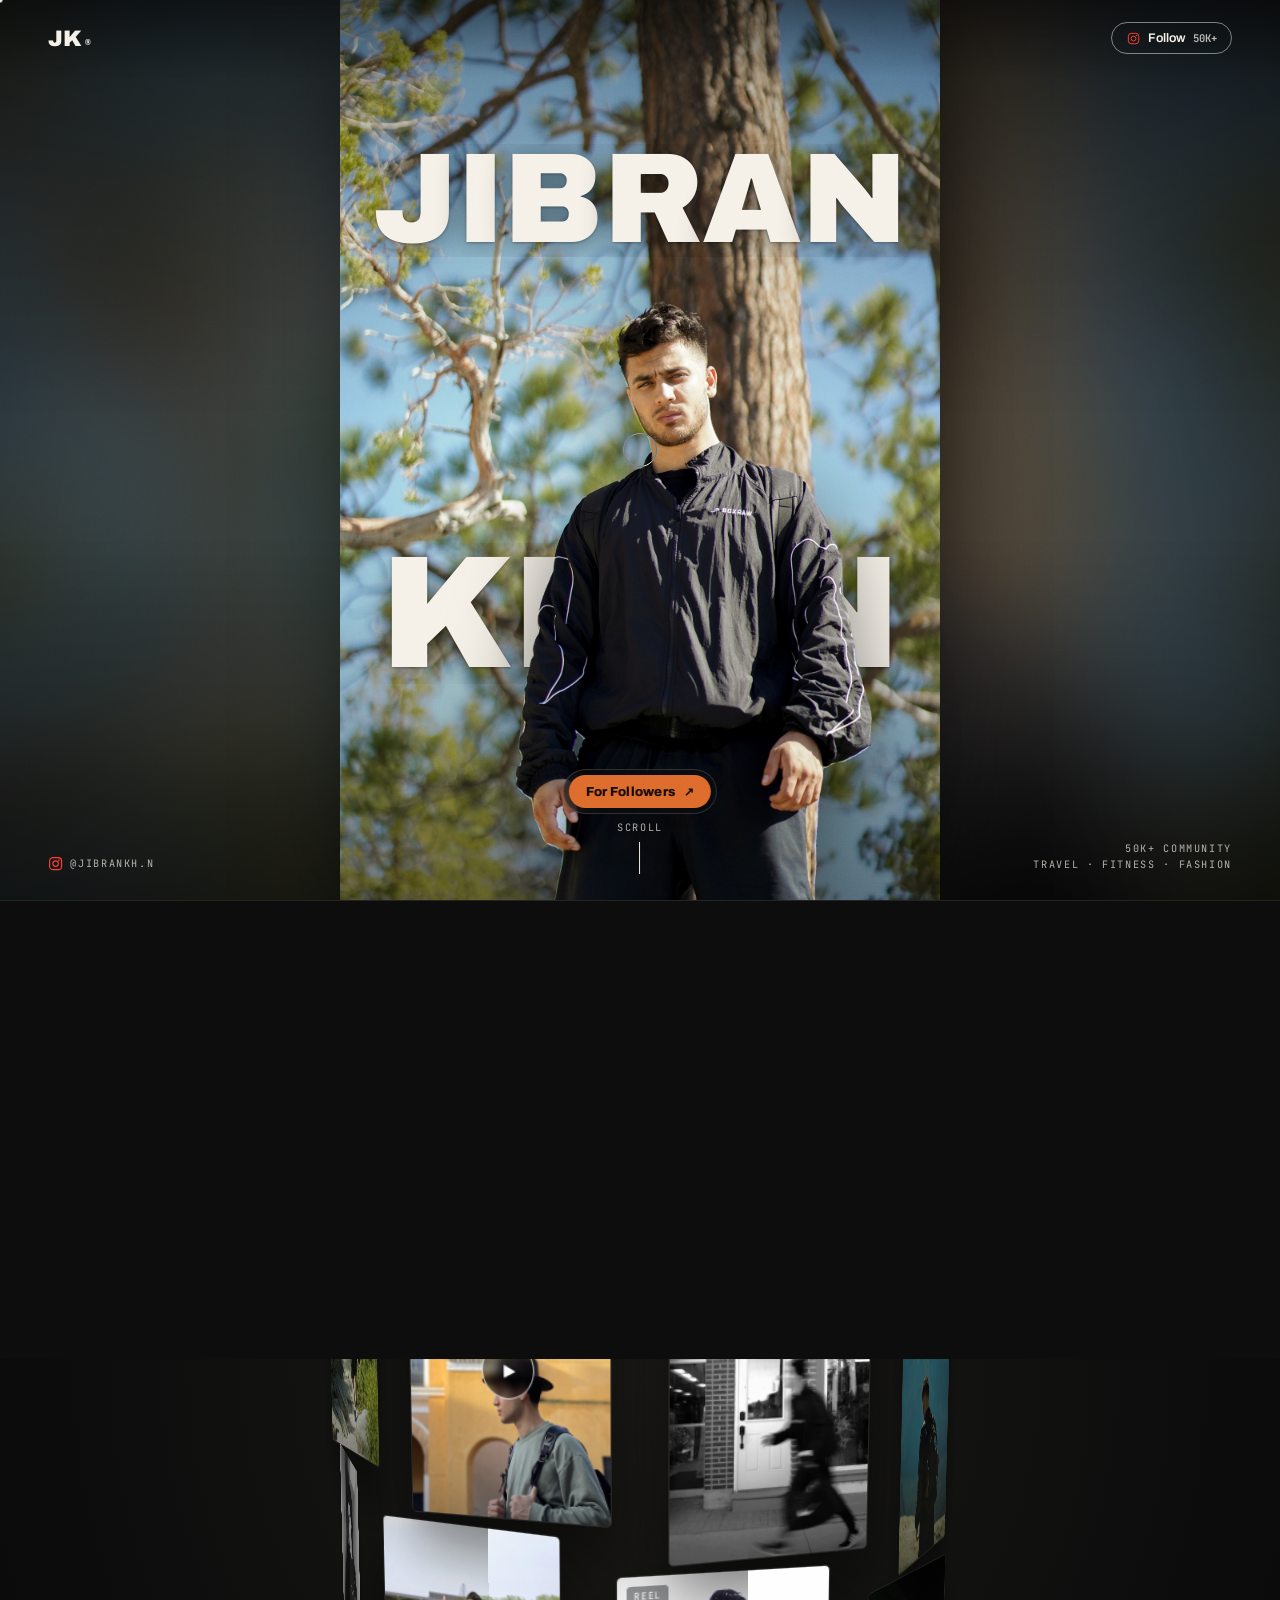
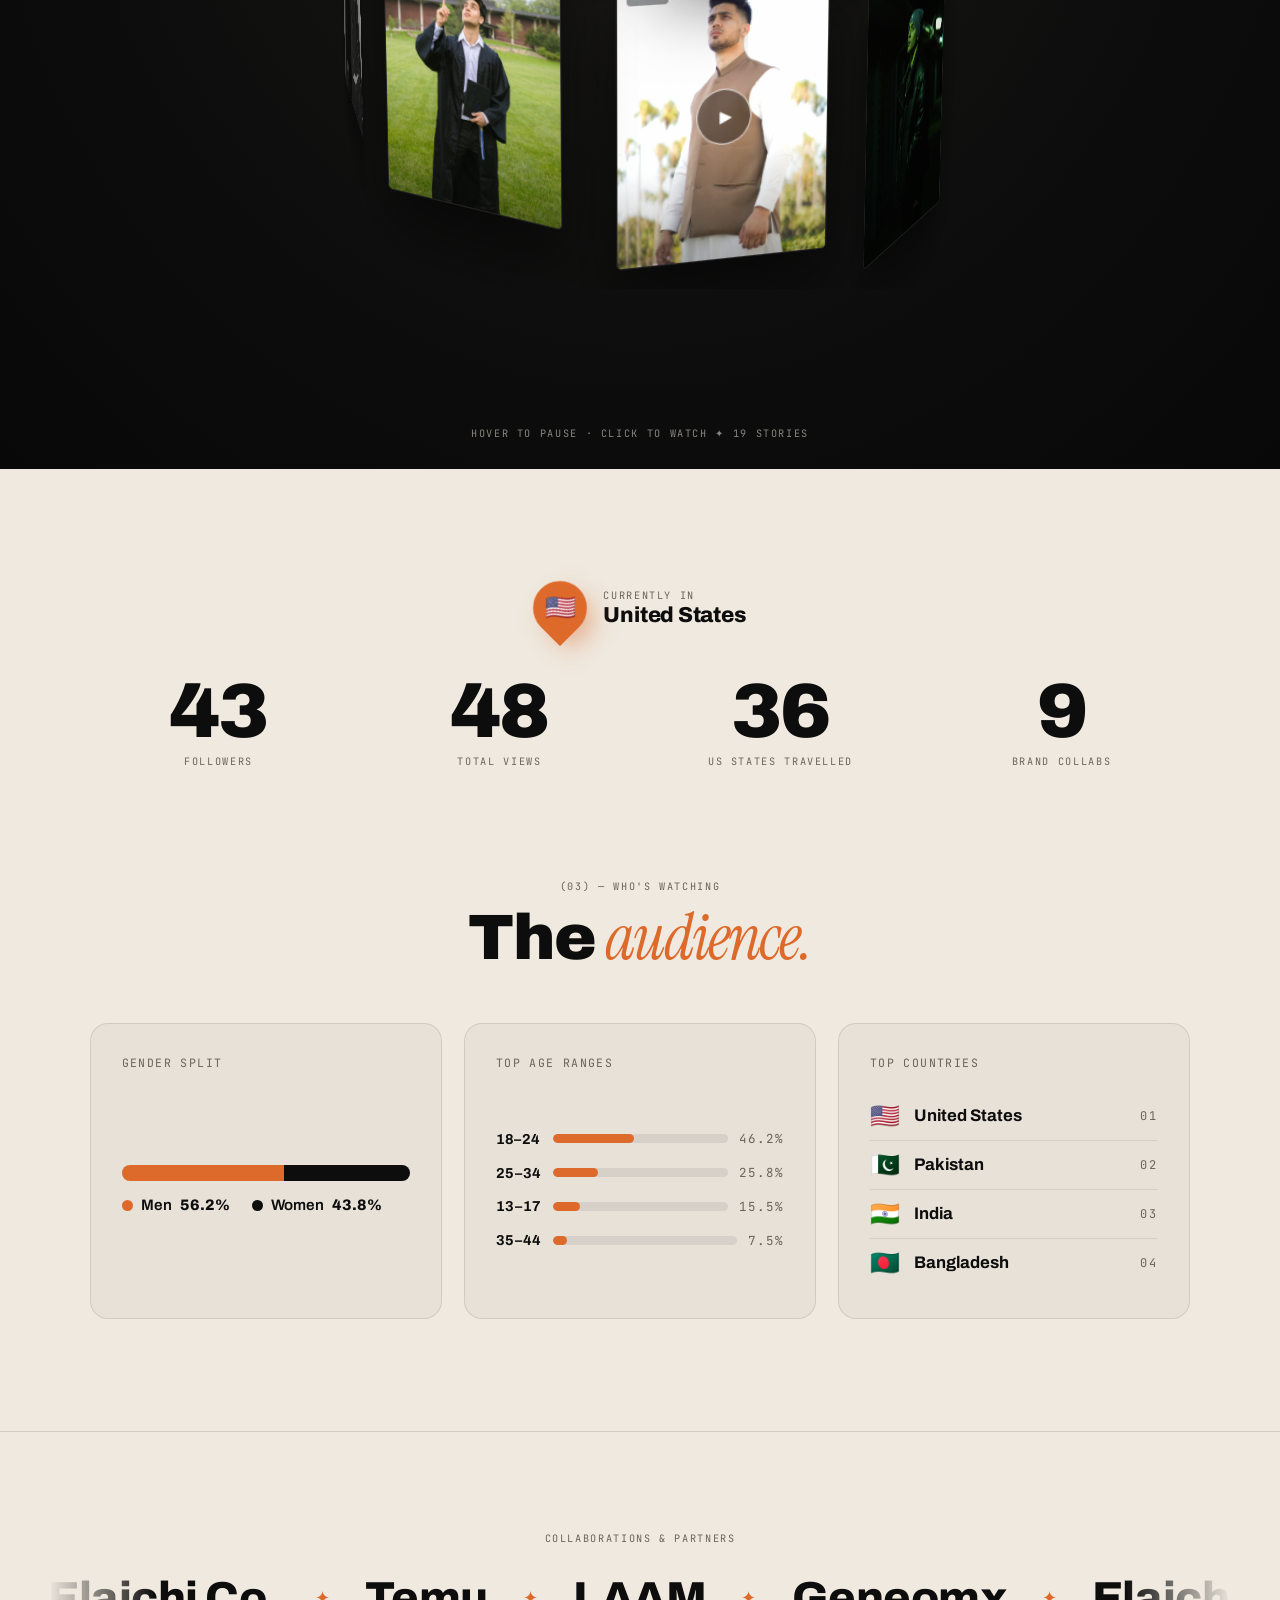
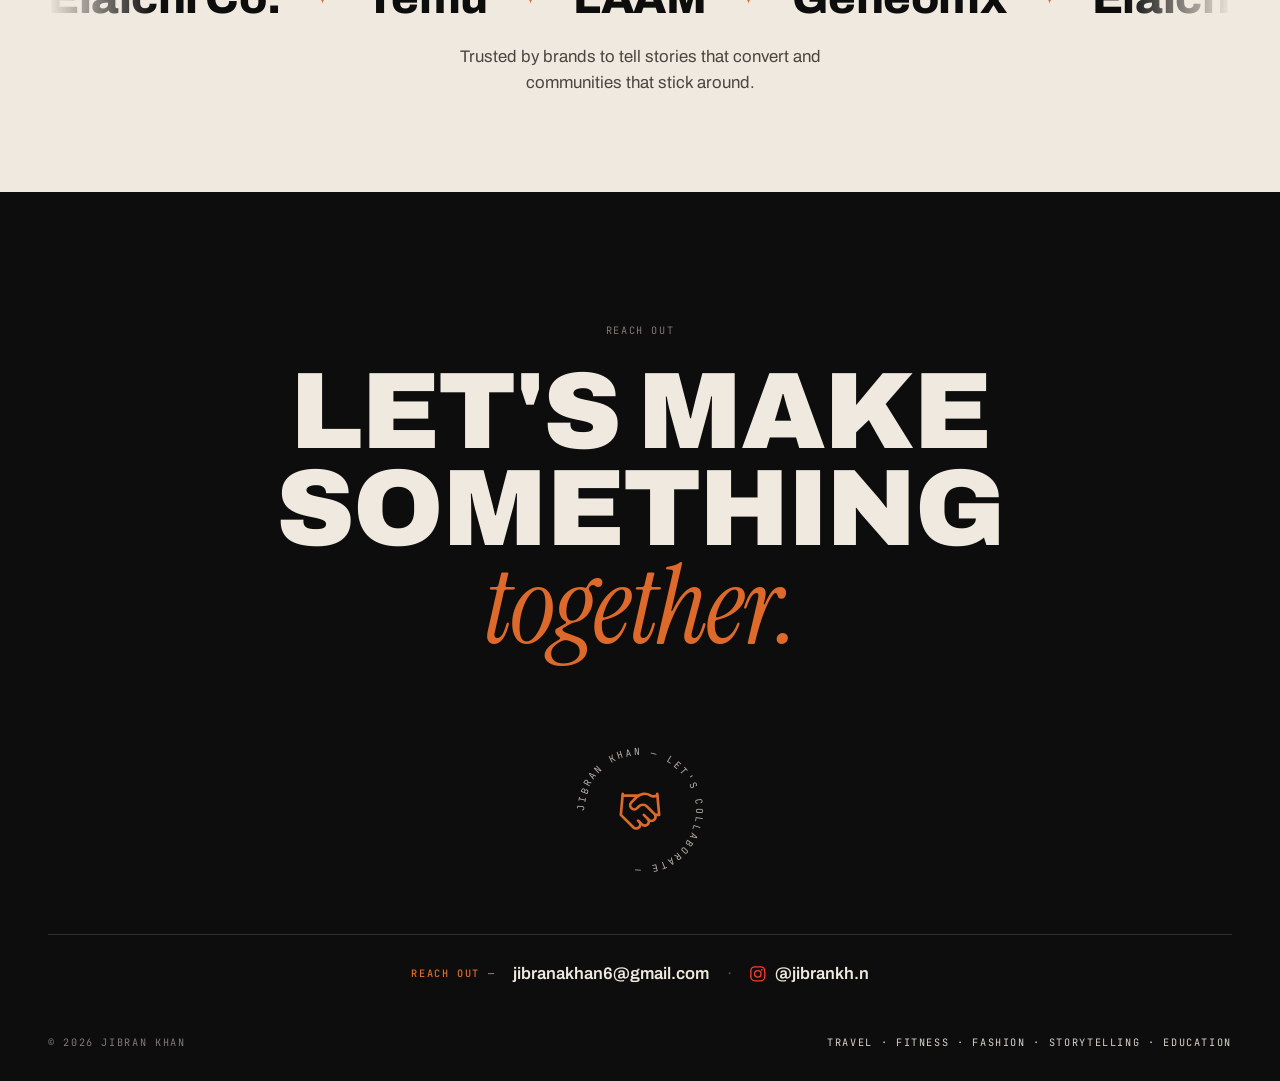
==== index.html @ bbadbfb0 "Initial commit: portfolio website" ====
<!DOCTYPE html>
<html lang="en">
<head>
  <meta charset="UTF-8" />
  <meta name="viewport" content="width=device-width, initial-scale=1.0" />
  <title>Jibran Khan</title>
  <meta name="description" content="Jibran Khan — Content creator. 50K+ community. Travel, fitness, fashion, storytelling & education." />
  <meta property="og:title" content="Jibran Khan — Content Creator" />
  <meta property="og:description" content="Content creator. 50K+ community. Travel, fitness, fashion, storytelling & education." />
  <meta property="og:image" content="images/landing-jk.JPG" />
  <meta property="og:type" content="website" />

  <link rel="preconnect" href="https://fonts.googleapis.com" />
  <link rel="preconnect" href="https://fonts.gstatic.com" crossorigin />
  <link href="https://fonts.googleapis.com/css2?family=Archivo:ital,wght@0,400;0,600;0,800;0,900;1,400&family=Instrument+Serif:ital@0;1&family=JetBrains+Mono:wght@400;500&display=swap" rel="stylesheet" />
  <link rel="stylesheet" href="css/style.css" />
  <script>document.documentElement.classList.add('js');</script>
</head>
<body>

  <!-- Cursor -->
  <div class="cursor" id="cursor"></div>
  <div class="cursor-dot" id="cursorDot"></div>

  <!-- Grain -->
  <div class="grain" aria-hidden="true"></div>

  <!-- SVG defs: Instagram glyph -->
  <svg width="0" height="0" style="position:absolute" aria-hidden="true">
    <symbol id="ig" viewBox="0 0 24 24">
      <rect x="2.5" y="2.5" width="19" height="19" rx="5.5" fill="none" stroke="currentColor" stroke-width="1.8"/>
      <circle cx="12" cy="12" r="4.4" fill="none" stroke="currentColor" stroke-width="1.8"/>
      <circle cx="17.4" cy="6.6" r="1.3" fill="currentColor"/>
    </symbol>
  </svg>

  <!-- Minimal top bar -->
  <header class="topbar">
    <span class="topbar__logo">JK<i>®</i></span>
    <a href="https://instagram.com/jibrankh.n" target="_blank" rel="noopener" class="topbar__follow magnetic" data-cursor="hover">
      <svg class="ig-icon"><use href="#ig"/></svg>
      <span>Follow</span><em>50K+</em>
    </a>
  </header>

  <!-- ===== Cover ===== -->
  <section class="cover" id="cover">

    <!-- ambient blurred backdrop -->
    <div class="cover__ambient" aria-hidden="true">
      <img src="images/bg-blur.jpg" alt="" />
    </div>

    <!-- corner metadata -->
    <div class="meta meta--tl"><span class="mono"></span><span class="mono"></span></div>
    <div class="meta meta--tr"><span class="mono"></span><span class="mono"></span></div>
    <div class="meta meta--bl">
      <a href="https://instagram.com/jibrankh.n" target="_blank" rel="noopener" class="meta__ig" data-cursor="hover">
        <svg class="ig-icon"><use href="#ig"/></svg><span class="mono">@JIBRANKH.N</span>
      </a>
    </div>
    <div class="meta meta--br"><span class="mono">50K+ COMMUNITY</span><span class="mono">TRAVEL · FITNESS · FASHION</span></div>

    <!-- stage: photo (back) → name (mid) → cutout (front) -->
    <div class="cover__stage" id="stage">
      <img class="cover__photo" src="images/bg.jpg" alt="Jibran Khan" />
      <h1 class="cover__name" aria-label="Jibran Khan" id="name">
        <span class="cover__name-top"><span class="cover__word">Jibran</span></span>
        <span class="cover__name-bottom"><span class="cover__word">Khan</span></span>
      </h1>
      <img class="cover__cutout" src="images/jk-cutout-web.png" alt="" id="cutout" />
    </div>

    <a href="hub.html" class="hubpill" data-cursor="hover" aria-label="For Followers">
      <span class="hubpill__seg hubpill__seg--cta">For Followers<i aria-hidden="true">↗</i></span>
    </a>

    <a href="#pillars" class="cover__scroll" data-cursor="hover">
      <span class="mono">SCROLL</span><i></i>
    </a>
  </section>

  <!-- ===== Content marquee ===== -->
  <section class="ticker" id="pillars" aria-hidden="true">
    <div class="ticker__track" id="ticker">
      <span>Travel <b>✦</b> Fitness <b>✦</b> Fashion <b>✦</b> Storytelling <b>✦</b> Education <b>✦</b> </span>
      <span>Travel <b>✦</b> Fitness <b>✦</b> Fashion <b>✦</b> Storytelling <b>✦</b> Education <b>✦</b> </span>
    </div>
  </section>

  <!-- ===== 3D Tornado card stream ===== -->
  <section class="stream" id="work">
    <div class="stream__pin">
      <div class="stream__head">
        <span class="mono">(02) — SELECTED CONTENT</span>
        <h2 class="stream__title">The <em>feed.</em></h2>
      </div>
      <div class="stream__scene">
        <div class="stream__helix" id="helix">
          <a class="stream__card stream__card--reel" style="--i:0" href="https://www.instagram.com/reel/DS6kgTejj9p/" target="_blank" rel="noopener" data-cursor="hover"><img src="images/g01.jpg" alt="" loading="lazy" /><span class="stream__play" aria-hidden="true">▶</span></a>
          <a class="stream__card" style="--i:1" href="https://www.instagram.com/jibrankh.n" target="_blank" rel="noopener" data-cursor="hover"><img src="images/g02.jpg" alt="" loading="lazy" /></a>
          <a class="stream__card" style="--i:2" href="https://www.instagram.com/jibrankh.n" target="_blank" rel="noopener" data-cursor="hover"><img src="images/g03.jpg" alt="" loading="lazy" /></a>
          <a class="stream__card stream__card--reel" style="--i:3" href="https://www.instagram.com/reel/DSk-AlSETwY/" target="_blank" rel="noopener" data-cursor="hover"><img src="images/g04.jpg" alt="" loading="lazy" /><span class="stream__play" aria-hidden="true">▶</span></a>
          <a class="stream__card" style="--i:4" href="https://www.instagram.com/jibrankh.n" target="_blank" rel="noopener" data-cursor="hover"><img src="images/g05.jpg" alt="" loading="lazy" /></a>
          <a class="stream__card" style="--i:5" href="https://www.instagram.com/jibrankh.n" target="_blank" rel="noopener" data-cursor="hover"><img src="images/g06.jpg" alt="" loading="lazy" /></a>
          <a class="stream__card stream__card--reel" style="--i:6" href="https://www.instagram.com/reel/DQ9bbBnkYBK/" target="_blank" rel="noopener" data-cursor="hover"><img src="images/g07.jpg" alt="" loading="lazy" /><span class="stream__play" aria-hidden="true">▶</span></a>
          <a class="stream__card" style="--i:7" href="https://www.instagram.com/jibrankh.n" target="_blank" rel="noopener" data-cursor="hover"><img src="images/g08.jpg" alt="" loading="lazy" /></a>
          <a class="stream__card" style="--i:8" href="https://www.instagram.com/jibrankh.n" target="_blank" rel="noopener" data-cursor="hover"><img src="images/g09.jpg" alt="" loading="lazy" /></a>
          <a class="stream__card stream__card--reel" style="--i:9" href="https://www.instagram.com/reel/DXOM32TDhwf/" target="_blank" rel="noopener" data-cursor="hover"><img src="images/g10.jpg" alt="" loading="lazy" /><span class="stream__play" aria-hidden="true">▶</span></a>
          <a class="stream__card" style="--i:10" href="https://www.instagram.com/jibrankh.n" target="_blank" rel="noopener" data-cursor="hover"><img src="images/g11.jpg" alt="" loading="lazy" /></a>
          <a class="stream__card" style="--i:11" href="https://www.instagram.com/jibrankh.n" target="_blank" rel="noopener" data-cursor="hover"><img src="images/g12.jpg" alt="" loading="lazy" /></a>
          <a class="stream__card stream__card--reel" style="--i:12" href="https://www.instagram.com/reel/DY3tC0yu3Ef/" target="_blank" rel="noopener" data-cursor="hover"><img src="images/g13.jpg" alt="" loading="lazy" /><span class="stream__play" aria-hidden="true">▶</span></a>
          <a class="stream__card" style="--i:13" href="https://www.instagram.com/jibrankh.n" target="_blank" rel="noopener" data-cursor="hover"><img src="images/g14.jpg" alt="" loading="lazy" /></a>
          <a class="stream__card" style="--i:14" href="https://www.instagram.com/jibrankh.n" target="_blank" rel="noopener" data-cursor="hover"><img src="images/g15.jpg" alt="" loading="lazy" /></a>
          <a class="stream__card stream__card--reel" style="--i:15" href="https://www.instagram.com/reel/DStw1T0Do7j/" target="_blank" rel="noopener" data-cursor="hover"><img src="images/g16.jpg" alt="" loading="lazy" /><span class="stream__play" aria-hidden="true">▶</span></a>
          <a class="stream__card" style="--i:16" href="https://www.instagram.com/jibrankh.n" target="_blank" rel="noopener" data-cursor="hover"><img src="images/g17.jpg" alt="" loading="lazy" /></a>
          <a class="stream__card" style="--i:17" href="https://www.instagram.com/jibrankh.n" target="_blank" rel="noopener" data-cursor="hover"><img src="images/g18.jpg" alt="" loading="lazy" /></a>
          <a class="stream__card" style="--i:18" href="https://www.instagram.com/jibrankh.n" target="_blank" rel="noopener" data-cursor="hover"><img src="images/g19.jpg" alt="" loading="lazy" /></a>
        </div>
      </div>
      </div>
      <span class="stream__hint mono">SCROLL TO SPIN ✦ 10 STORIES</span>
    </div>
  </section>

  <!-- ===== Stats ===== -->
  <section class="stats" id="stats">
    <div class="stats__loc reveal">
      <div class="pin" aria-hidden="true"><span>🇺🇸</span></div>
      <div class="stats__loc-txt">
        <span class="mono">CURRENTLY IN</span>
        <strong>United States</strong>
      </div>
    </div>
    <div class="stats__grid">
      <div class="stat reveal"><div class="stat__num" data-count="50" data-suffix="K+">0</div><div class="stat__cap mono">Followers</div></div>
      <div class="stat reveal"><div class="stat__num" data-count="55" data-suffix="M+">0</div><div class="stat__cap mono">Total Views</div></div>
      <div class="stat reveal"><div class="stat__num" data-count="42" data-suffix="/50">0</div><div class="stat__cap mono">US States Travelled</div></div>
      <div class="stat reveal"><div class="stat__num" data-count="10" data-suffix="+">0</div><div class="stat__cap mono">Brand Collabs</div></div>
    </div>
  </section>

  <!-- ===== Audience / Demographics ===== -->
  <section class="demo" id="audience">
    <span class="mono demo__label">(03) — WHO'S WATCHING</span>
    <h2 class="demo__title">The <em>audience.</em></h2>

    <div class="demo__grid">

      <!-- Gender split -->
      <div class="demo__card reveal">
        <span class="mono demo__k">GENDER SPLIT</span>
        <div class="split">
          <div class="split__bar">
            <span class="split__seg split__seg--men" style="--w:56.2%"></span>
            <span class="split__seg split__seg--women" style="--w:43.8%"></span>
          </div>
          <div class="split__legend">
            <span class="split__item"><i class="dot dot--men"></i>Men <b>56.2%</b></span>
            <span class="split__item"><i class="dot dot--women"></i>Women <b>43.8%</b></span>
          </div>
        </div>
      </div>

      <!-- Top age ranges -->
      <div class="demo__card reveal">
        <span class="mono demo__k">TOP AGE RANGES</span>
        <ul class="ages">
          <li class="ages__row"><span class="ages__lab">18–24</span><span class="ages__track"><span class="ages__fill" style="--v:46.2%"></span></span><span class="ages__pct mono">46.2%</span></li>
          <li class="ages__row"><span class="ages__lab">25–34</span><span class="ages__track"><span class="ages__fill" style="--v:25.8%"></span></span><span class="ages__pct mono">25.8%</span></li>
          <li class="ages__row"><span class="ages__lab">13–17</span><span class="ages__track"><span class="ages__fill" style="--v:15.5%"></span></span><span class="ages__pct mono">15.5%</span></li>
          <li class="ages__row"><span class="ages__lab">35–44</span><span class="ages__track"><span class="ages__fill" style="--v:7.5%"></span></span><span class="ages__pct mono">7.5%</span></li>
        </ul>
      </div>

      <!-- Top countries -->
      <div class="demo__card reveal">
        <span class="mono demo__k">TOP COUNTRIES</span>
        <ol class="geo">
          <li class="geo__row"><span class="geo__flag">🇺🇸</span><span class="geo__name">United States</span><span class="geo__rank mono">01</span></li>
          <li class="geo__row"><span class="geo__flag">🇵🇰</span><span class="geo__name">Pakistan</span><span class="geo__rank mono">02</span></li>
          <li class="geo__row"><span class="geo__flag">🇮🇳</span><span class="geo__name">India</span><span class="geo__rank mono">03</span></li>
          <li class="geo__row"><span class="geo__flag">🇧🇩</span><span class="geo__name">Bangladesh</span><span class="geo__rank mono">04</span></li>
        </ol>
      </div>

    </div>
  </section>

  <!-- ===== Brands ===== -->
  <section class="brands" id="brands">
    <span class="mono brands__label">COLLABORATIONS &amp; PARTNERS</span>
    <div class="brands__marquee" aria-hidden="true">
      <div class="brands__track">
        <span class="brands__set">
          <span class="brand">Elaichi&nbsp;Co.</span><span class="brand-dot">✦</span>
          <span class="brand">Temu</span><span class="brand-dot">✦</span>
          <span class="brand">LAAM</span><span class="brand-dot">✦</span>
          <span class="brand">Geneomx</span><span class="brand-dot">✦</span>
        </span>
        <span class="brands__set">
          <span class="brand">Elaichi&nbsp;Co.</span><span class="brand-dot">✦</span>
          <span class="brand">Temu</span><span class="brand-dot">✦</span>
          <span class="brand">LAAM</span><span class="brand-dot">✦</span>
          <span class="brand">Geneomx</span><span class="brand-dot">✦</span>
        </span>
      </div>
    </div>
    <p class="brands__note reveal">Trusted by brands to tell stories that convert and communities that stick around.</p>
  </section>

  <!-- ===== Footer / CTA ===== -->
  <footer class="foot" id="contact">
    <span class="mono foot__label">REACH OUT</span>
    <a href="mailto:jibranakhan6@gmail.com" class="foot__mail" data-cursor="hover">
      <span>Let's make something</span><span><em>together.</em></span>
    </a>

    <!-- collaborate seal: JIBRAN KHAN + handshake -->
    <div class="seal" aria-hidden="true">
      <svg class="seal__ring" viewBox="0 0 140 140">
        <defs><path id="sealPath" d="M70,70 m-52,0 a52,52 0 1,1 104,0 a52,52 0 1,1 -104,0"/></defs>
        <text><textPath href="#sealPath" startOffset="0">JIBRAN KHAN — LET'S COLLABORATE — </textPath></text>
      </svg>
      <svg class="seal__hand" viewBox="0 0 24 24" fill="none" stroke="currentColor" stroke-width="1.4" stroke-linecap="round" stroke-linejoin="round">
        <path d="m11 17 2 2a1 1 0 1 0 3-3"/>
        <path d="m14 14 2.5 2.5a1 1 0 1 0 3-3l-3.88-3.88a3 3 0 0 0-4.24 0l-.88.88a1 1 0 1 1-3-3l2.81-2.81a5.79 5.79 0 0 1 7.06-.87l.47.28a2 2 0 0 0 1.42.25L21 4"/>
        <path d="m21 3 1 11h-2"/>
        <path d="M3 3 2 14l6.5 6.5a1 1 0 1 0 3-3"/>
        <path d="M3 4h8"/>
      </svg>
    </div>

    <div class="foot__row">
      <span class="mono foot__reach">Reach out —</span>
      <a href="mailto:jibranakhan6@gmail.com" class="magnetic" data-cursor="hover">jibranakhan6@gmail.com</a>
      <span class="foot__sep" aria-hidden="true">·</span>
      <a href="https://www.instagram.com/jibrankh.n" target="_blank" rel="noopener" class="foot__ig magnetic" data-cursor="hover">
        <svg class="ig-icon"><use href="#ig"/></svg><span>@jibrankh.n</span>
      </a>
    </div>
    <div class="foot__base">
      <span class="mono">© 2026 JIBRAN KHAN</span>
      <span class="mono foot__tags">TRAVEL · FITNESS · FASHION · STORYTELLING · EDUCATION</span>
    </div>
  </footer>

  <script src="js/main.js"></script>
</body>
</html>
---- css/style.css ----
/* ============================================================
   Jibran Khan — Editorial Cover (single screen)
   ============================================================ */

:root {
  --cream: #efe9df;
  --ink: #0d0d0d;
  --accent: #dd6a2b;
  --ig: #ff3b30;
  --ease: cubic-bezier(0.16, 1, 0.3, 1);
  --font-display: "Archivo", sans-serif;
  --font-serif: "Instrument Serif", serif;
  --font-mono: "JetBrains Mono", monospace;
}

*,
*::before,
*::after {
  box-sizing: border-box;
  margin: 0;
  padding: 0;
}

html {
  -webkit-font-smoothing: antialiased;
  scroll-behavior: smooth;
}

body {
  background: #0a0a0a;
  color: var(--cream);
  font-family: var(--font-display);
  overflow-x: hidden;
  cursor: none;
}
@media (hover: none) {
  body {
    cursor: auto;
  }
}

img {
  display: block;
}
a {
  color: inherit;
  text-decoration: none;
}
em {
  font-style: italic;
}

/* Instagram glyph */
.ig-icon {
  width: 1.05em;
  height: 1.05em;
  display: inline-block;
  vertical-align: -0.18em;
  color: var(--ig);
}

.mono {
  font-family: var(--font-mono);
  font-size: 0.64rem;
  letter-spacing: 0.16em;
  text-transform: uppercase;
  color: rgba(239, 233, 223, 0.72);
}

/* ================= Grain ================= */
.grain {
  position: fixed;
  inset: 0;
  z-index: 60;
  pointer-events: none;
  opacity: 0.32;
  mix-blend-mode: overlay;
  background-image: url("data:image/svg+xml,%3Csvg xmlns='http://www.w3.org/2000/svg' width='200' height='200'%3E%3Cfilter id='n'%3E%3CfeTurbulence type='fractalNoise' baseFrequency='0.9' numOctaves='3' stitchTiles='stitch'/%3E%3C/filter%3E%3Crect width='100%25' height='100%25' filter='url(%23n)' opacity='0.4'/%3E%3C/svg%3E");
}

/* ================= Cursor ================= */
.cursor,
.cursor-dot {
  position: fixed;
  top: 0;
  left: 0;
  z-index: 70;
  pointer-events: none;
  border-radius: 50%;
  mix-blend-mode: difference;
  transform: translate(-50%, -50%);
}
.cursor {
  width: 34px;
  height: 34px;
  border: 1px solid #fff;
  transition: width 0.35s var(--ease), height 0.35s var(--ease),
    background 0.35s var(--ease);
}
.cursor-dot {
  width: 5px;
  height: 5px;
  background: #fff;
}
.cursor.is-hover {
  width: 64px;
  height: 64px;
  background: #fff;
}
@media (hover: none) {
  .cursor,
  .cursor-dot {
    display: none;
  }
}

/* ================= Top bar ================= */
.topbar {
  position: fixed;
  top: 0;
  left: 0;
  width: 100%;
  z-index: 40;
  display: flex;
  align-items: center;
  justify-content: space-between;
  padding: 1.4rem clamp(1.2rem, 4vw, 3rem);
  color: #f6f1e8;
}
.topbar::before {
  content: "";
  position: absolute;
  inset: 0;
  z-index: -1;
  pointer-events: none;
  background: linear-gradient(180deg, rgba(0, 0, 0, 0.38), rgba(0, 0, 0, 0));
}
.topbar__logo {
  font-family: var(--font-display);
  font-weight: 900;
  font-size: 1.4rem;
  letter-spacing: -0.01em;
  display: flex;
  align-items: baseline;
}
.topbar__logo i {
  font-family: var(--font-mono);
  font-style: normal;
  font-size: 0.6rem;
  margin-left: 0.2rem;
}
.topbar__follow {
  display: flex;
  align-items: center;
  gap: 0.5rem;
  border: 1px solid rgba(255, 255, 255, 0.45);
  padding: 0.5rem 0.9rem;
  border-radius: 100px;
  font-size: 0.78rem;
  font-weight: 600;
}
.topbar__follow em {
  font-family: var(--font-mono);
  font-style: normal;
  font-size: 0.66rem;
  opacity: 0.75;
}

/* ================= Cover ================= */
.cover {
  position: relative;
  width: 100%;
  height: 100svh;
  overflow: hidden;
  background: #0a0a0a;
}

/* ambient blurred backdrop */
.cover__ambient {
  position: absolute;
  inset: 0;
  z-index: 0;
}
.cover__ambient img {
  width: 100%;
  height: 100%;
  object-fit: cover;
  object-position: 50% 40%;
  filter: blur(45px) brightness(0.42) saturate(1.15);
  transform: scale(1.25);
}
.cover__ambient::after {
  content: "";
  position: absolute;
  inset: 0;
  background: radial-gradient(
    ellipse at 50% 55%,
    transparent 30%,
    rgba(0, 0, 0, 0.55) 100%
  );
}

/* stage centers photo + cutout (identical aspect → perfect overlap) */
.cover__stage {
  position: absolute;
  inset: 0;
  z-index: 1;
}
/* scrim: darkens sky/ground behind the type so it stays legible */
.cover__stage::after {
  content: "";
  position: absolute;
  inset: 0;
  z-index: 1;
  pointer-events: none;
  background: linear-gradient(
    180deg,
    rgba(0, 0, 0, 0.34) 0%,
    rgba(0, 0, 0, 0.12) 24%,
    transparent 46%,
    transparent 60%,
    rgba(0, 0, 0, 0.2) 80%,
    rgba(0, 0, 0, 0.42) 100%
  );
}

.cover__photo,
.cover__cutout {
  position: absolute;
  top: 50%;
  left: 50%;
  transform: translate(-50%, -50%);
  height: 100%;
  width: auto;
  max-width: none;
  user-select: none;
  -webkit-user-drag: none;
}
.cover__photo {
  z-index: 1;
  box-shadow: 0 30px 90px -20px rgba(0, 0, 0, 0.7);
}
.cover__cutout {
  z-index: 3;
  pointer-events: none;
  filter: drop-shadow(0 24px 40px rgba(0, 0, 0, 0.5)) contrast(1.03);
}

/* --- Cover entrance: CURTAIN reveal + letter rise (JS-gated).
   Without JS the cover just shows statically. --- */
.js .cover__stage {
  opacity: 0;
}
.cover-in .cover__stage {
  opacity: 1;
}
.cover-in .cover__photo {
  animation: curPhoto 1.6s cubic-bezier(0.16, 1, 0.3, 1) both;
}
@keyframes curPhoto {
  from {
    transform: translate(-50%, -50%) scale(1.15);
  }
  to {
    transform: translate(-50%, -50%) scale(1);
  }
}

/* curtain panels split open */
.cover-curtain {
  position: fixed;
  inset: 0;
  z-index: 55;
  pointer-events: none;
  opacity: 0;
}
.cover-curtain::before,
.cover-curtain::after {
  content: "";
  position: absolute;
  left: 0;
  width: 100%;
  height: 50.5%;
  background: var(--ink);
}
.cover-curtain::before {
  top: 0;
}
.cover-curtain::after {
  bottom: 0;
}
.cover-in .cover-curtain {
  opacity: 1;
}
.cover-in .cover-curtain::before {
  animation: curUp 1.05s cubic-bezier(0.76, 0, 0.24, 1) both 0.1s;
}
.cover-in .cover-curtain::after {
  animation: curDown 1.05s cubic-bezier(0.76, 0, 0.24, 1) both 0.1s;
}
@keyframes curUp {
  to {
    transform: translateY(-101%);
  }
}
@keyframes curDown {
  to {
    transform: translateY(101%);
  }
}

/* name sits BETWEEN photo and cutout → person occludes it */
.cover__name {
  position: absolute;
  inset: 0;
  z-index: 2;
  pointer-events: none;
  text-align: center;
  font-family: var(--font-display);
  font-weight: 900;
  text-transform: uppercase;
  letter-spacing: -0.03em;
  line-height: 0.8;
  color: var(--cream);
}
.cover__name-top,
.cover__name-bottom {
  position: absolute;
  left: 50%;
  transform: translateX(-50%);
  width: 130vw;
  display: block;
}
.cover__name-top {
  top: 14%;
}
.cover__name-bottom {
  bottom: 5%;
}
.cover__word {
  display: block;
  font-size: clamp(4.5rem, 20.5vw, 21rem);
  color: #f6f1e8;
  text-shadow: 0 4px 30px rgba(0, 0, 0, 0.45), 0 1px 3px rgba(0, 0, 0, 0.3);
}
/* letters (split by JS) rise from a mask during the entrance */
.cover__word .ltr {
  display: inline-block;
  white-space: pre;
  will-change: transform;
}
.cover-in .cover__word {
  overflow: hidden;
  padding: 0.04em 0;
}
.cover-in .cover__word .ltr {
  transform: translateY(120%);
  animation: ltrRise 0.85s cubic-bezier(0.19, 1, 0.22, 1) both;
}
@keyframes ltrRise {
  to {
    transform: translateY(0);
  }
}

/* corner metadata */
.meta {
  position: absolute;
  z-index: 5;
  display: flex;
  flex-direction: column;
  gap: 0.2rem;
  animation: fadeIn 1.2s var(--ease) both;
  animation-delay: 2.1s;
}
.meta--tl {
  top: 5.2rem;
  left: clamp(1.2rem, 4vw, 3rem);
}
.meta--tr {
  top: 5.2rem;
  right: clamp(1.2rem, 4vw, 3rem);
  text-align: right;
}
.meta--bl {
  bottom: 1.8rem;
  left: clamp(1.2rem, 4vw, 3rem);
}
.meta--br {
  bottom: 1.8rem;
  right: clamp(1.2rem, 4vw, 3rem);
  text-align: right;
}
@keyframes fadeIn {
  from {
    opacity: 0;
  }
  to {
    opacity: 1;
  }
}

.meta__ig {
  display: inline-flex;
  align-items: center;
  gap: 0.45rem;
  color: rgba(239, 233, 223, 0.85);
}
.meta__ig .ig-icon {
  width: 0.95rem;
  height: 0.95rem;
}
.meta__ig:hover {
  color: #fff;
}

/* scroll cue */
.cover__scroll {
  position: absolute;
  z-index: 6;
  bottom: 1.6rem;
  left: 50%;
  transform: translateX(-50%);
  display: flex;
  flex-direction: column;
  align-items: center;
  gap: 0.5rem;
  color: var(--cream);
  animation: fadeIn 1.2s var(--ease) both;
  animation-delay: 2.3s;
}
.cover__scroll i {
  width: 1px;
  height: 32px;
  background: rgba(239, 233, 223, 0.6);
  position: relative;
  overflow: hidden;
}
.cover__scroll i::after {
  content: "";
  position: absolute;
  inset: 0;
  background: var(--cream);
  animation: scrollCue 1.8s var(--ease) infinite;
}
@keyframes scrollCue {
  0% {
    transform: translateY(-100%);
  }
  50%,
  100% {
    transform: translateY(100%);
  }
}

/* segmented pill → follower hub */
.hubpill {
  position: absolute;
  z-index: 6;
  bottom: 5.4rem;
  left: 50%;
  transform: translateX(-50%);
  display: inline-flex;
  align-items: stretch;
  padding: 5px;
  gap: 5px;
  border-radius: 999px;
  background: rgba(13, 13, 13, 0.4);
  border: 1px solid rgba(239, 233, 223, 0.16);
  backdrop-filter: blur(14px);
  -webkit-backdrop-filter: blur(14px);
  box-shadow: 0 18px 40px -16px rgba(0, 0, 0, 0.7);
  color: var(--cream);
  animation: fadeIn 1.2s var(--ease) both;
  animation-delay: 2.1s;
  white-space: nowrap;
}
.hubpill__seg {
  display: inline-flex;
  align-items: center;
  gap: 0.5rem;
  padding: 0.55rem 1.05rem;
  border-radius: 999px;
  font-size: 0.82rem;
  letter-spacing: 0.02em;
}
.hubpill__seg--label {
  color: rgba(239, 233, 223, 0.62);
  font-size: 0.68rem;
  letter-spacing: 0.14em;
}
.hubpill__seg--cta {
  background: var(--accent);
  color: #120a05;
  font-family: var(--font-display);
  font-weight: 800;
  transition: background 0.3s var(--ease), transform 0.3s var(--ease);
}
.hubpill__seg--cta i {
  font-style: normal;
  font-size: 0.95em;
  transition: transform 0.3s var(--ease);
}
.hubpill:hover .hubpill__seg--cta {
  background: #eb7d3d;
}
.hubpill:hover .hubpill__seg--cta i {
  transform: translate(2px, -2px);
}
@media (max-width: 520px) {
  .hubpill {
    bottom: 5rem;
  }
  .hubpill__seg--label {
    display: none;
  }
}

/* ================= Below-fold: light editorial ================= */
.pillars,
.gallery,
.brands {
  background: var(--cream);
  color: var(--ink);
}

/* Content pillars */
.pillars {
  padding: clamp(4rem, 10vw, 8rem) clamp(1.2rem, 4vw, 3rem)
    clamp(2rem, 5vw, 4rem);
}
.pillars__label {
  margin-bottom: 1.5rem;
}
.pillars__label .mono {
  color: #6b6459;
}
.pillars__list {
  list-style: none;
}
.pillars__list li {
  display: grid;
  grid-template-columns: auto 1fr auto;
  align-items: center;
  gap: 1.5rem;
  padding: clamp(1.1rem, 3vw, 2.2rem) 0;
  border-top: 1px solid rgba(13, 13, 13, 0.14);
  position: relative;
  transition: padding-left 0.5s var(--ease);
  overflow: hidden;
}
.pillars__list li:last-child {
  border-bottom: 1px solid rgba(13, 13, 13, 0.14);
}
.pillars__list li::before {
  content: "";
  position: absolute;
  inset: 0;
  background: var(--ink);
  transform: scaleY(0);
  transform-origin: bottom;
  transition: transform 0.5s var(--ease);
  z-index: 0;
}
.pillars__list li > * {
  position: relative;
  z-index: 1;
  transition: color 0.4s var(--ease);
}
.p-idx {
  color: #6b6459;
}
.p-name {
  font-family: var(--font-display);
  font-weight: 900;
  text-transform: uppercase;
  font-size: clamp(1.8rem, 6vw, 4.2rem);
  line-height: 1;
  letter-spacing: -0.02em;
}
.p-desc {
  text-align: right;
  color: #6b6459;
}
.pillars__list li:hover {
  padding-left: 1.4rem;
}
.pillars__list li:hover::before {
  transform: scaleY(1);
}
.pillars__list li:hover > * {
  color: var(--cream);
}
@media (max-width: 620px) {
  .pillars__list li {
    grid-template-columns: auto 1fr;
  }
  .p-desc {
    display: none;
  }
}

/* ticker */
.ticker {
  background: var(--ink);
  color: var(--cream);
  overflow: hidden;
  padding: 1rem 0;
  border-top: 1px solid rgba(239, 233, 223, 0.1);
}
.ticker__track {
  display: flex;
  width: max-content;
  will-change: transform;
}
.ticker__track span {
  font-family: var(--font-display);
  font-weight: 900;
  text-transform: uppercase;
  font-size: clamp(1.6rem, 4vw, 3rem);
  white-space: nowrap;
  padding-right: 0.5rem;
  letter-spacing: -0.01em;
}
.ticker__track b {
  color: var(--accent);
  font-weight: 400;
  padding: 0 0.4rem;
}

/* 3D tornado card stream */
.stream {
  position: relative;
  height: 120vh;
  background: radial-gradient(
    ellipse at 50% 35%,
    #1b1a17 0%,
    #0d0d0d 60%,
    #080808 100%
  );
}
.stream__pin {
  position: sticky;
  top: 0;
  height: 100vh;
  overflow: hidden;
}
.stream__head {
  position: absolute;
  top: clamp(4.5rem, 9vw, 7rem);
  left: clamp(1.2rem, 4vw, 3rem);
  z-index: 3;
  display: flex;
  flex-direction: column;
  gap: 0.8rem;
}
.stream__head .mono {
  color: rgba(239, 233, 223, 0.6);
}
.stream__title {
  font-family: var(--font-display);
  font-weight: 900;
  text-transform: uppercase;
  color: var(--cream);
  font-size: clamp(2.4rem, 7vw, 6rem);
  line-height: 0.9;
  letter-spacing: -0.02em;
}
.stream__title em {
  font-family: var(--font-serif);
  font-weight: 400;
  text-transform: none;
  color: var(--accent);
}

.stream__scene {
  position: absolute;
  inset: 0;
  perspective: 1500px;
  perspective-origin: 50% 46%;
  display: grid;
  place-items: center;
}
.stream__helix {
  position: relative;
  width: 0;
  height: 0;
  transform-style: preserve-3d;
  transform: rotateX(-7deg);
  will-change: transform;
}
.stream__card {
  position: absolute;
  width: 184px;
  height: 248px;
  margin: -124px 0 0 -92px;
  border-radius: 5px;
  overflow: hidden;
  transform-style: preserve-3d;
  backface-visibility: hidden;
  box-shadow: 0 30px 60px rgba(0, 0, 0, 0.55);
  will-change: transform, opacity;
  border: 1px solid rgba(255, 255, 255, 0.08);
}
.stream__card {
  text-decoration: none;
  cursor: none;
}
.stream__card img {
  width: 100%;
  height: 100%;
  object-fit: cover;
  pointer-events: none;
}
.stream__card::after {
  content: "";
  position: absolute;
  inset: 0;
  background: linear-gradient(
    180deg,
    rgba(0, 0, 0, 0) 55%,
    rgba(0, 0, 0, 0.35) 100%
  );
}

/* play badge on reel cards → links to Instagram */
.stream__play {
  position: absolute;
  top: 50%;
  left: 50%;
  transform: translate(-50%, -50%) scale(0.92);
  width: 52px;
  height: 52px;
  border-radius: 50%;
  display: grid;
  place-items: center;
  z-index: 2;
  background: rgba(0, 0, 0, 0.4);
  border: 1px solid rgba(255, 255, 255, 0.7);
  color: #fff;
  font-size: 0.95rem;
  padding-left: 3px;
  backdrop-filter: blur(3px);
  transition: background 0.35s var(--ease), transform 0.35s var(--ease),
    color 0.35s var(--ease), border-color 0.35s var(--ease);
}
.stream__card--reel:hover .stream__play {
  background: var(--accent);
  border-color: var(--accent);
  color: #111;
  transform: translate(-50%, -50%) scale(1.1);
}
.stream__card--reel::before {
  content: "REEL";
  position: absolute;
  top: 8px;
  left: 8px;
  z-index: 2;
  font-family: var(--font-mono);
  font-size: 0.5rem;
  letter-spacing: 0.12em;
  color: #fff;
  background: rgba(0, 0, 0, 0.45);
  padding: 0.18rem 0.35rem;
  border-radius: 3px;
}

.stream__hint {
  position: absolute;
  bottom: 1.8rem;
  left: 50%;
  transform: translateX(-50%);
  z-index: 3;
  color: rgba(239, 233, 223, 0.55);
  text-align: center;
}

@media (max-width: 640px) {
  .stream__card {
    width: 132px;
    height: 178px;
    margin: -89px 0 0 -66px;
  }
  .stream__title {
    font-size: clamp(2rem, 10vw, 3rem);
  }
}

/* stats */
.stats {
  background: var(--cream);
  color: var(--ink);
  text-align: center;
  padding: clamp(4rem, 9vw, 7rem) clamp(1.2rem, 4vw, 3rem);
}
.stats__loc {
  display: inline-flex;
  align-items: center;
  gap: 1rem;
  margin-bottom: 2.6rem;
}
.pin {
  width: 54px;
  height: 54px;
  background: var(--accent);
  flex: none;
  border-radius: 50% 50% 50% 0;
  transform: translateY(0) rotate(-45deg);
  display: grid;
  place-items: center;
  box-shadow: 0 14px 26px -6px rgba(221, 106, 43, 0.55);
  animation: pinBob 2.6s ease-in-out infinite;
}
.pin span {
  transform: rotate(45deg);
  font-size: 1.55rem;
  line-height: 1;
}
@keyframes pinBob {
  0%,
  100% {
    transform: translateY(0) rotate(-45deg);
  }
  50% {
    transform: translateY(-9px) rotate(-45deg);
  }
}
.stats__loc-txt {
  text-align: left;
  display: flex;
  flex-direction: column;
  gap: 0.1rem;
}
.stats__loc-txt .mono {
  color: #6b6459;
}
.stats__loc-txt strong {
  font-family: var(--font-display);
  font-weight: 800;
  font-size: 1.35rem;
  letter-spacing: -0.01em;
}
.stats__label {
  display: block;
  color: #6b6459 !important;
  margin-bottom: 2.2rem;
}
.stats__grid {
  display: grid;
  grid-template-columns: repeat(4, 1fr);
  gap: 1.5rem;
  max-width: 1100px;
  margin: 0 auto;
}
.stat__num {
  font-family: var(--font-display);
  font-weight: 900;
  letter-spacing: -0.02em;
  font-size: clamp(2.4rem, 6vw, 5rem);
  line-height: 0.9;
}
.stat__cap {
  color: #6b6459;
  margin-top: 0.6rem;
}
@media (max-width: 700px) {
  .stats__grid {
    grid-template-columns: 1fr 1fr;
    gap: 2.4rem 1rem;
  }
}

/* ===== Audience / Demographics ===== */
.demo {
  background: var(--cream);
  color: var(--ink);
  padding: 0 clamp(1.2rem, 4vw, 3rem) clamp(4rem, 9vw, 7rem);
  text-align: center;
}
.demo__label {
  display: block;
  color: #6b6459 !important;
  margin-bottom: 0.9rem;
}
.demo__title {
  font-family: var(--font-display);
  font-weight: 900;
  letter-spacing: -0.03em;
  font-size: clamp(2.2rem, 6vw, 4rem);
  line-height: 0.95;
  margin-bottom: clamp(2.4rem, 5vw, 3.4rem);
}
.demo__title em {
  font-family: var(--font-serif);
  font-style: italic;
  font-weight: 400;
  color: var(--accent);
}
.demo__grid {
  display: grid;
  grid-template-columns: repeat(3, 1fr);
  gap: 1.4rem;
  max-width: 1100px;
  margin: 0 auto;
  text-align: left;
}
.demo__card {
  background: rgba(13, 13, 13, 0.03);
  border: 1px solid rgba(13, 13, 13, 0.1);
  border-radius: 18px;
  padding: clamp(1.4rem, 2.4vw, 2rem);
  display: flex;
  flex-direction: column;
  gap: 1.4rem;
}
.demo__k {
  color: #6b6459;
  font-size: 0.72rem;
  letter-spacing: 0.12em;
}

/* gender split */
.split {
  display: flex;
  flex-direction: column;
  gap: 1rem;
  justify-content: center;
  flex: 1;
}
.split__bar {
  display: flex;
  height: 16px;
  border-radius: 999px;
  overflow: hidden;
  background: rgba(13, 13, 13, 0.08);
}
.split__seg {
  height: 100%;
  width: 0;
  transition: width 1.1s var(--ease);
}
.reveal.in .split__seg {
  width: var(--w);
}
.split__seg--men {
  background: var(--accent);
}
.split__seg--women {
  background: var(--ink);
}
.split__legend {
  display: flex;
  flex-wrap: wrap;
  gap: 0.4rem 1.4rem;
  font-family: var(--font-display);
  font-weight: 600;
  font-size: 0.95rem;
}
.split__item {
  display: inline-flex;
  align-items: center;
  gap: 0.5rem;
}
.split__item b {
  font-weight: 800;
}
.dot {
  width: 11px;
  height: 11px;
  border-radius: 50%;
  flex: none;
}
.dot--men {
  background: var(--accent);
}
.dot--women {
  background: var(--ink);
}

/* age ranges */
.ages {
  list-style: none;
  display: flex;
  flex-direction: column;
  gap: 1.05rem;
  flex: 1;
  justify-content: center;
}
.ages__row {
  display: grid;
  grid-template-columns: 46px 1fr auto;
  align-items: center;
  gap: 0.7rem;
}
.ages__lab {
  font-family: var(--font-display);
  font-weight: 700;
  font-size: 0.9rem;
}
.ages__track {
  height: 9px;
  border-radius: 999px;
  background: rgba(13, 13, 13, 0.08);
  overflow: hidden;
}
.ages__fill {
  display: block;
  height: 100%;
  width: 0;
  background: var(--accent);
  border-radius: 999px;
  transition: width 1.1s var(--ease);
}
.reveal.in .ages__fill {
  width: var(--v);
}
.ages__pct {
  font-size: 0.78rem;
  color: #6b6459;
}

/* top countries */
.geo {
  list-style: none;
  display: flex;
  flex-direction: column;
  flex: 1;
  justify-content: center;
}
.geo__row {
  display: flex;
  align-items: center;
  gap: 0.85rem;
  padding: 0.75rem 0;
  border-bottom: 1px solid rgba(13, 13, 13, 0.09);
}
.geo__row:last-child {
  border-bottom: 0;
}
.geo__flag {
  font-size: 1.5rem;
  line-height: 1;
}
.geo__name {
  font-family: var(--font-display);
  font-weight: 700;
  font-size: 1.05rem;
  flex: 1;
}
.geo__rank {
  font-size: 0.75rem;
  color: #6b6459;
}
@media (max-width: 860px) {
  .demo__grid {
    grid-template-columns: 1fr;
    max-width: 460px;
  }
}

/* brands */
.brands {
  padding: clamp(3.5rem, 8vw, 6rem) clamp(1.2rem, 4vw, 3rem);
  border-top: 1px solid rgba(13, 13, 13, 0.12);
  text-align: center;
}
.brands__label {
  color: #6b6459 !important;
}
.brands__marquee {
  overflow: hidden;
  width: 100%;
  margin: 1.8rem 0 1.4rem;
  -webkit-mask-image: linear-gradient(
    90deg,
    transparent,
    #000 9%,
    #000 91%,
    transparent
  );
  mask-image: linear-gradient(
    90deg,
    transparent,
    #000 9%,
    #000 91%,
    transparent
  );
}
.brands__track {
  display: inline-flex;
  white-space: nowrap;
  will-change: transform;
  animation: brandScroll 20s linear infinite;
}
.brands__set {
  display: inline-flex;
  align-items: center;
  gap: clamp(1rem, 3vw, 2.2rem);
  padding-right: clamp(1rem, 3vw, 2.2rem);
}
@keyframes brandScroll {
  to {
    transform: translateX(-50%);
  }
}
.brand {
  font-family: var(--font-display);
  font-weight: 800;
  letter-spacing: -0.01em;
  font-size: clamp(1.6rem, 3.6vw, 2.8rem);
  color: var(--ink);
  white-space: nowrap;
}
.brand-dot {
  color: var(--accent);
  font-size: clamp(0.8rem, 1.4vw, 1.1rem);
}
.brands__note {
  max-width: 40ch;
  margin: 0 auto;
  color: #4a463e;
  font-size: 1.05rem;
  line-height: 1.55;
}

/* footer */
.foot {
  background: var(--ink);
  color: var(--cream);
  text-align: center;
  padding: clamp(4rem, 10vw, 9rem) clamp(1.2rem, 4vw, 3rem) 2rem;
}
.foot__label {
  color: rgba(239, 233, 223, 0.5) !important;
}
.foot__mail {
  display: inline-block;
  margin: 1.6rem 0 3.5rem;
}
.foot__mail span {
  display: block;
  font-family: var(--font-display);
  font-weight: 900;
  text-transform: uppercase;
  font-size: clamp(2.3rem, 8.5vw, 7rem);
  line-height: 0.9;
  letter-spacing: -0.02em;
}
.foot__mail span em {
  font-family: var(--font-serif);
  font-weight: 400;
  text-transform: none;
  color: var(--accent);
}
.foot__row {
  display: flex;
  align-items: center;
  justify-content: center;
  flex-wrap: wrap;
  gap: 0.55rem 1.1rem;
  padding: 1.8rem 0;
  border-top: 1px solid rgba(239, 233, 223, 0.15);
}
.foot__reach {
  color: var(--accent) !important;
  font-weight: 500;
}
.foot__sep {
  color: rgba(239, 233, 223, 0.35);
}
.foot__row a {
  font-size: 1.05rem;
  font-weight: 600;
  color: var(--cream);
}
.foot__row a:hover {
  color: var(--accent);
}
.foot__ig {
  display: inline-flex;
  align-items: center;
  gap: 0.5rem;
}
.foot__base {
  display: flex;
  justify-content: space-between;
  flex-wrap: wrap;
  gap: 0.5rem;
  padding-top: 1.5rem;
}
.foot__base .mono {
  color: rgba(239, 233, 223, 0.5);
}
.foot__tags {
  color: rgba(239, 233, 223, 0.9) !important;
}

/* collaborate seal: rotating ring + handshake */
.seal {
  position: relative;
  width: 150px;
  height: 150px;
  margin: 1.5rem auto 3rem;
  color: var(--cream);
}
.seal__ring {
  position: absolute;
  inset: 0;
  width: 100%;
  height: 100%;
  animation: sealSpin 18s linear infinite;
}
.seal__ring text {
  font-family: var(--font-mono);
  font-size: 9px;
  letter-spacing: 2px;
  fill: rgba(239, 233, 223, 0.75);
  text-transform: uppercase;
}
.seal__hand {
  position: absolute;
  top: 50%;
  left: 50%;
  width: 46px;
  height: 46px;
  transform: translate(-50%, -50%);
  color: var(--accent);
}
@keyframes sealSpin {
  to {
    transform: rotate(360deg);
  }
}

/* reveal */
.reveal {
  opacity: 0;
  transform: translateY(38px);
  transition: opacity 1s var(--ease), transform 1s var(--ease);
}
.reveal.in {
  opacity: 1;
  transform: none;
}

@media (max-width: 620px) {
  .meta--tl,
  .meta--tr {
    top: 4.6rem;
  }
  .meta .mono {
    font-size: 0.56rem;
  }
  /* On narrow screens the subject fills the width and hides the name,
     so bring the name in front and enlarge it for a bold, readable cover. */
  .cover__name {
    z-index: auto;
  } /* let the words interleave with the photo */
  .cover__photo,
  .cover__cutout {
    left: 41%;
  } /* nudge the subject to the left */
  .cover__name-top,
  .cover__name-bottom {
    width: 100vw;
  } /* keep full word on screen */
  .cover__name-top {
    top: 12%;
    z-index: 4;
  } /* JIBRAN a little down, in front */
  .cover__name-bottom {
    bottom: 16%;
    z-index: 2;
  } /* KHAN a little up, behind the subject */
  .cover__word {
    font-size: clamp(3.2rem, 19vw, 8rem);
  }
  .cover__word .ltr,
  .cover__name-top .cover__word,
  .cover__name-bottom .cover__word {
    text-shadow: 0 2px 22px rgba(0, 0, 0, 0.6), 0 1px 4px rgba(0, 0, 0, 0.55);
  }
}
.cover__word {
  font-size: clamp(3.2rem, 19vw, 8rem);
}

/* Make KHAN larger */
.cover__name-bottom .cover__word {
  font-size: clamp(4rem, 28vw, 10rem);
}
.cover__name-bottom {
  bottom: 20%; /* Was 12% */
  z-index: 2;
}

/* JIBRAN - move down */
.cover__name-top {
  top: 16%; /* Was 12% */
  z-index: 4;
}

/* KHAN - move up */
.cover__name-bottom {
  bottom: 24%; /* Was 20% */
  z-index: 2;
}

@media (prefers-reduced-motion: reduce) {
  * {
    animation: none !important;
    transition: none !important;
  }
  .reveal {
    opacity: 1;
    transform: none;
  }
  /* keep the cover visible if entrance animations are disabled */
  .cover-curtain {
    display: none !important;
  }
  .cover-in .cover__word .ltr {
    transform: none !important;
  }
  .cover-in .cover__word {
    overflow: visible !important;
  }
}
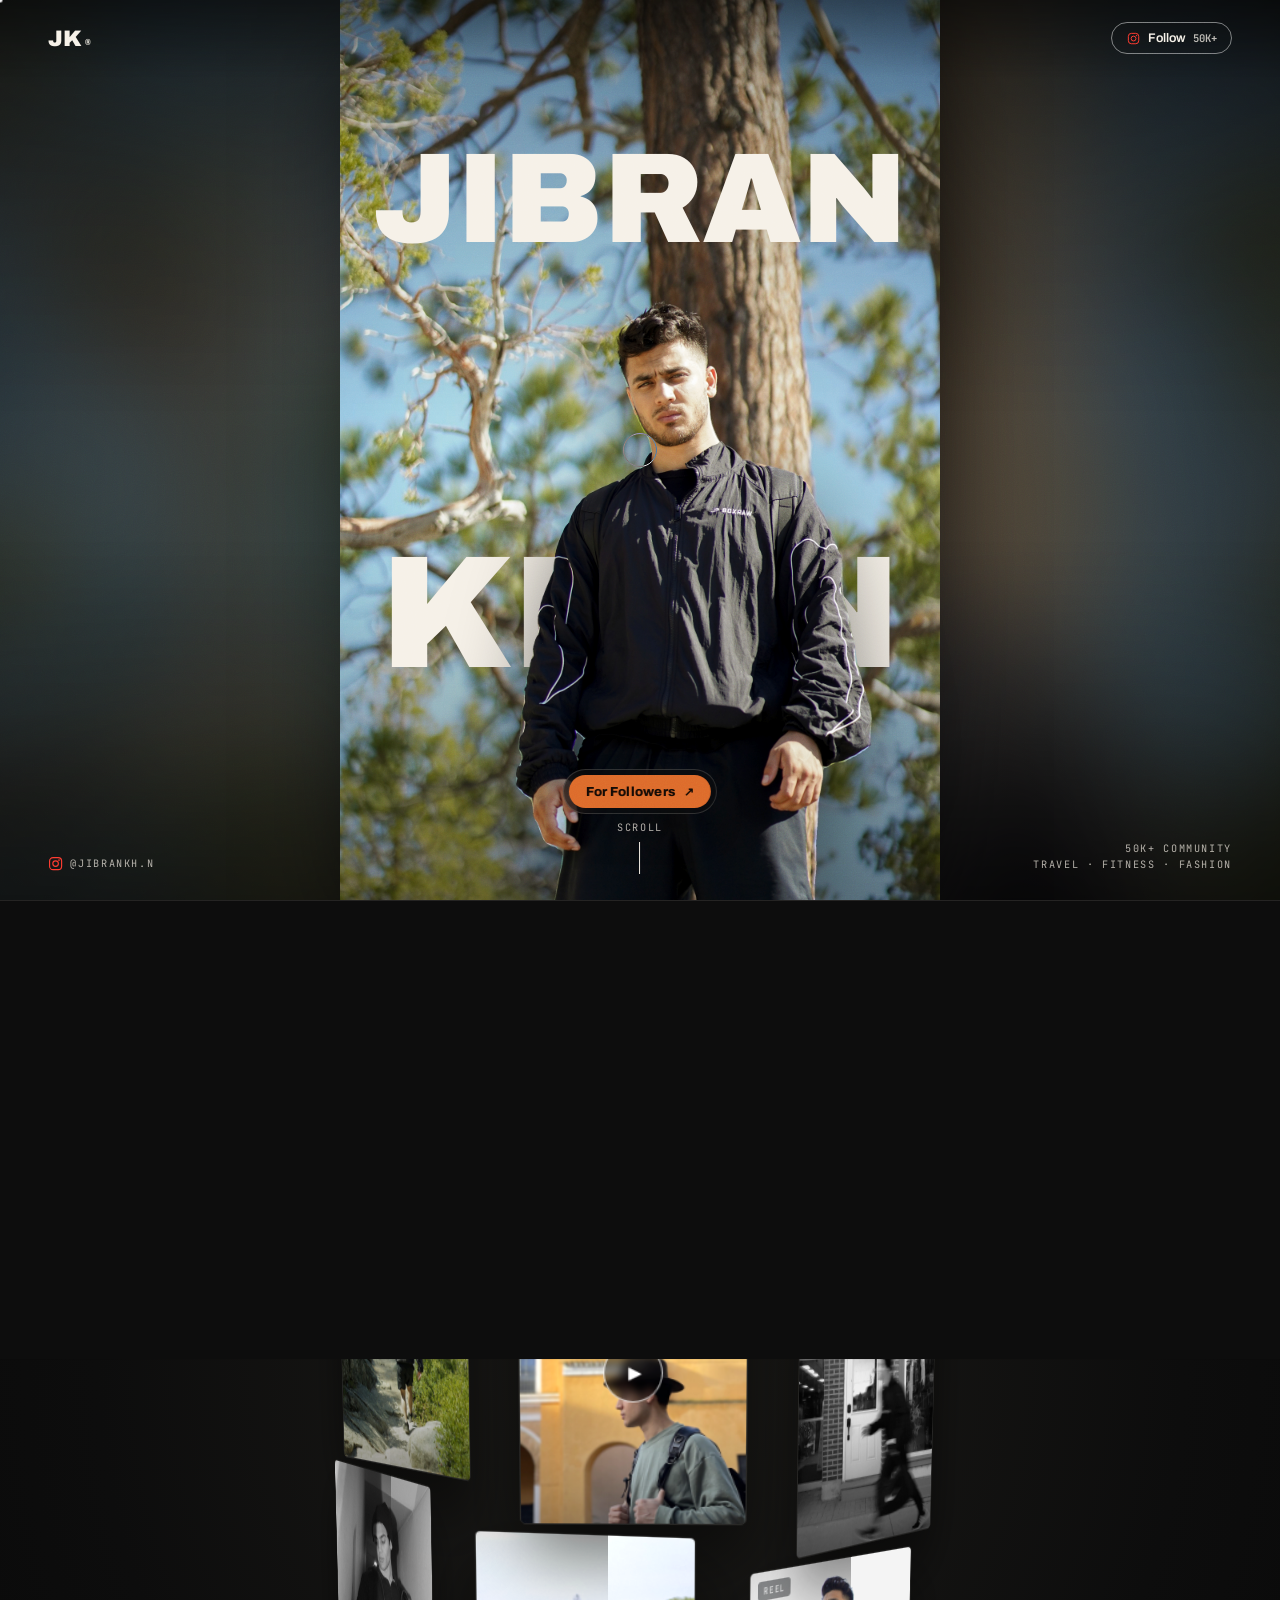
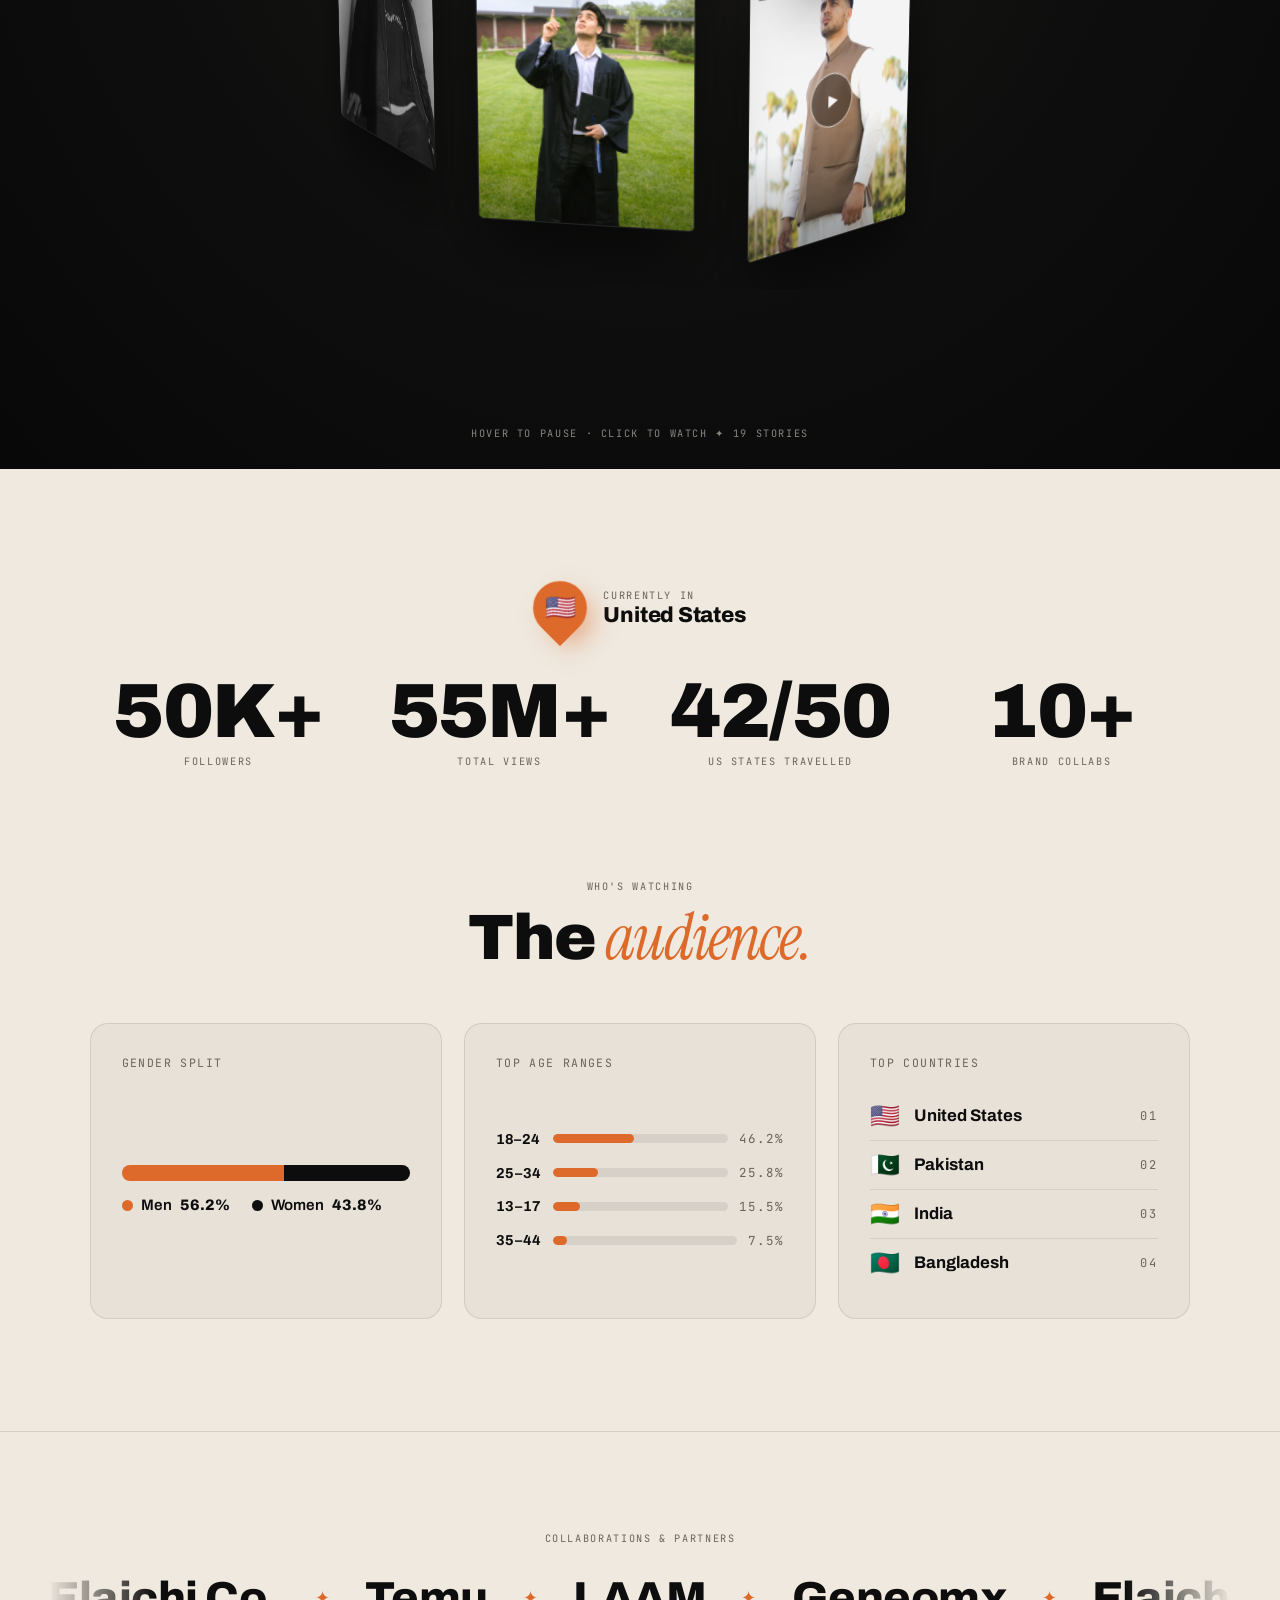
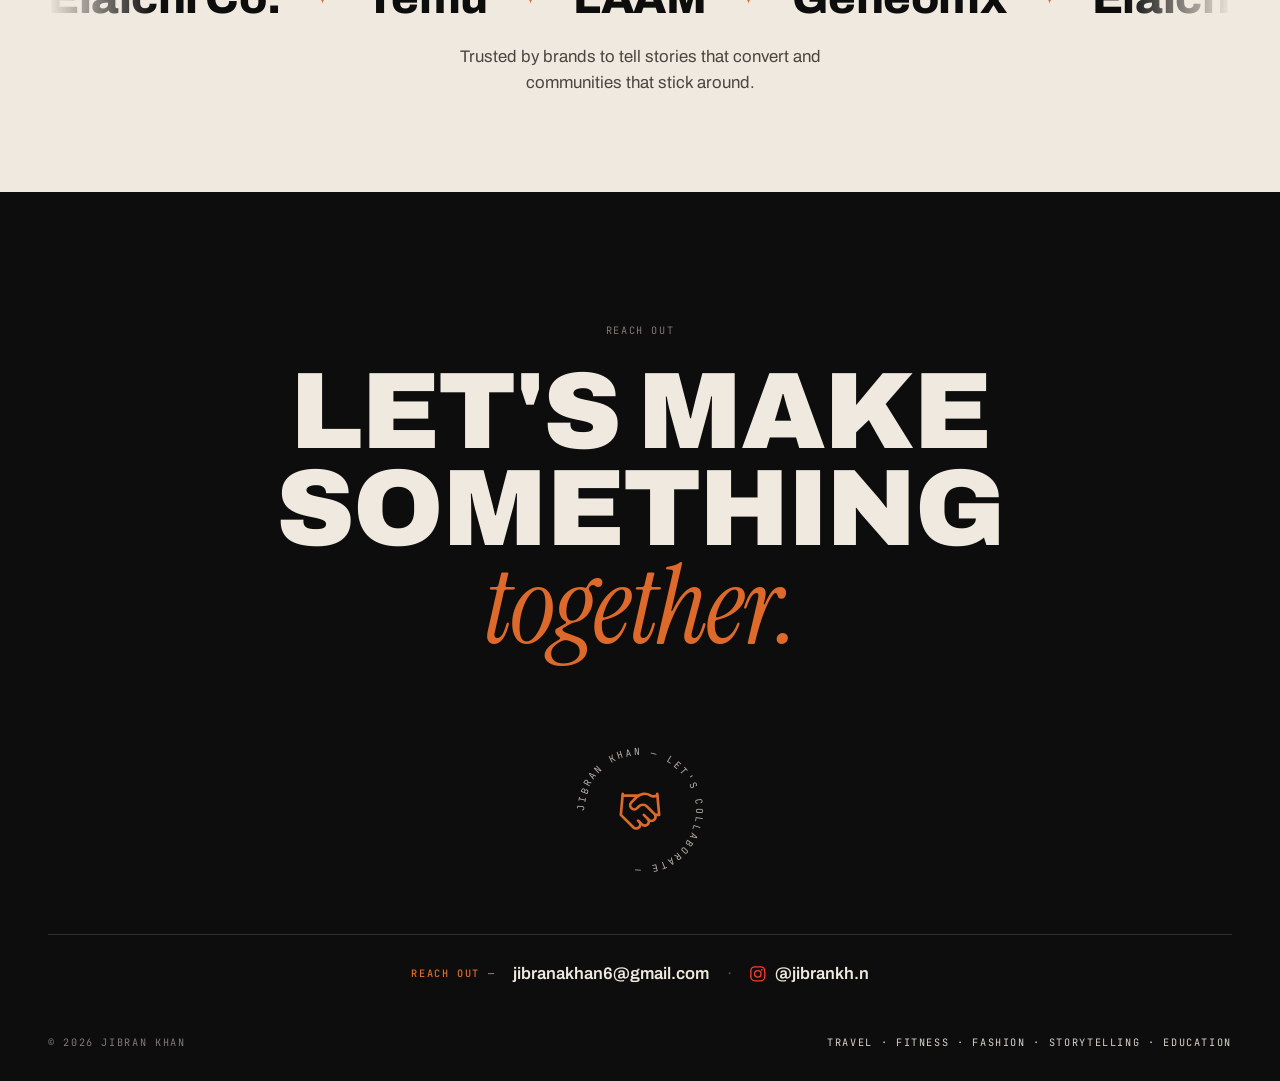
==== commit f65e0b83: "Remove (0X) section numbers from landing page labels" ====
--- a/index.html
+++ b/index.html
@@ -92,7 +92,7 @@
   <section class="stream" id="work">
     <div class="stream__pin">
       <div class="stream__head">
-        <span class="mono">(02) — SELECTED CONTENT</span>
+        <span class="mono">SELECTED CONTENT</span>
         <h2 class="stream__title">The <em>feed.</em></h2>
       </div>
       <div class="stream__scene">
@@ -142,7 +142,7 @@
 
   <!-- ===== Audience / Demographics ===== -->
   <section class="demo" id="audience">
-    <span class="mono demo__label">(03) — WHO'S WATCHING</span>
+    <span class="mono demo__label">WHO'S WATCHING</span>
     <h2 class="demo__title">The <em>audience.</em></h2>
 
     <div class="demo__grid">
--- a/css/style.css
+++ b/css/style.css
@@ -341,7 +341,6 @@
   display: block;
   font-size: clamp(4.5rem, 20.5vw, 21rem);
   color: #f6f1e8;
-  text-shadow: 0 4px 30px rgba(0, 0, 0, 0.45), 0 1px 3px rgba(0, 0, 0, 0.3);
 }
 /* letters (split by JS) rise from a mask during the entrance */
 .cover__word .ltr {
@@ -1275,11 +1274,6 @@
   .cover__word {
     font-size: clamp(3.2rem, 19vw, 8rem);
   }
-  .cover__word .ltr,
-  .cover__name-top .cover__word,
-  .cover__name-bottom .cover__word {
-    text-shadow: 0 2px 22px rgba(0, 0, 0, 0.6), 0 1px 4px rgba(0, 0, 0, 0.55);
-  }
 }
 .cover__word {
   font-size: clamp(3.2rem, 19vw, 8rem);
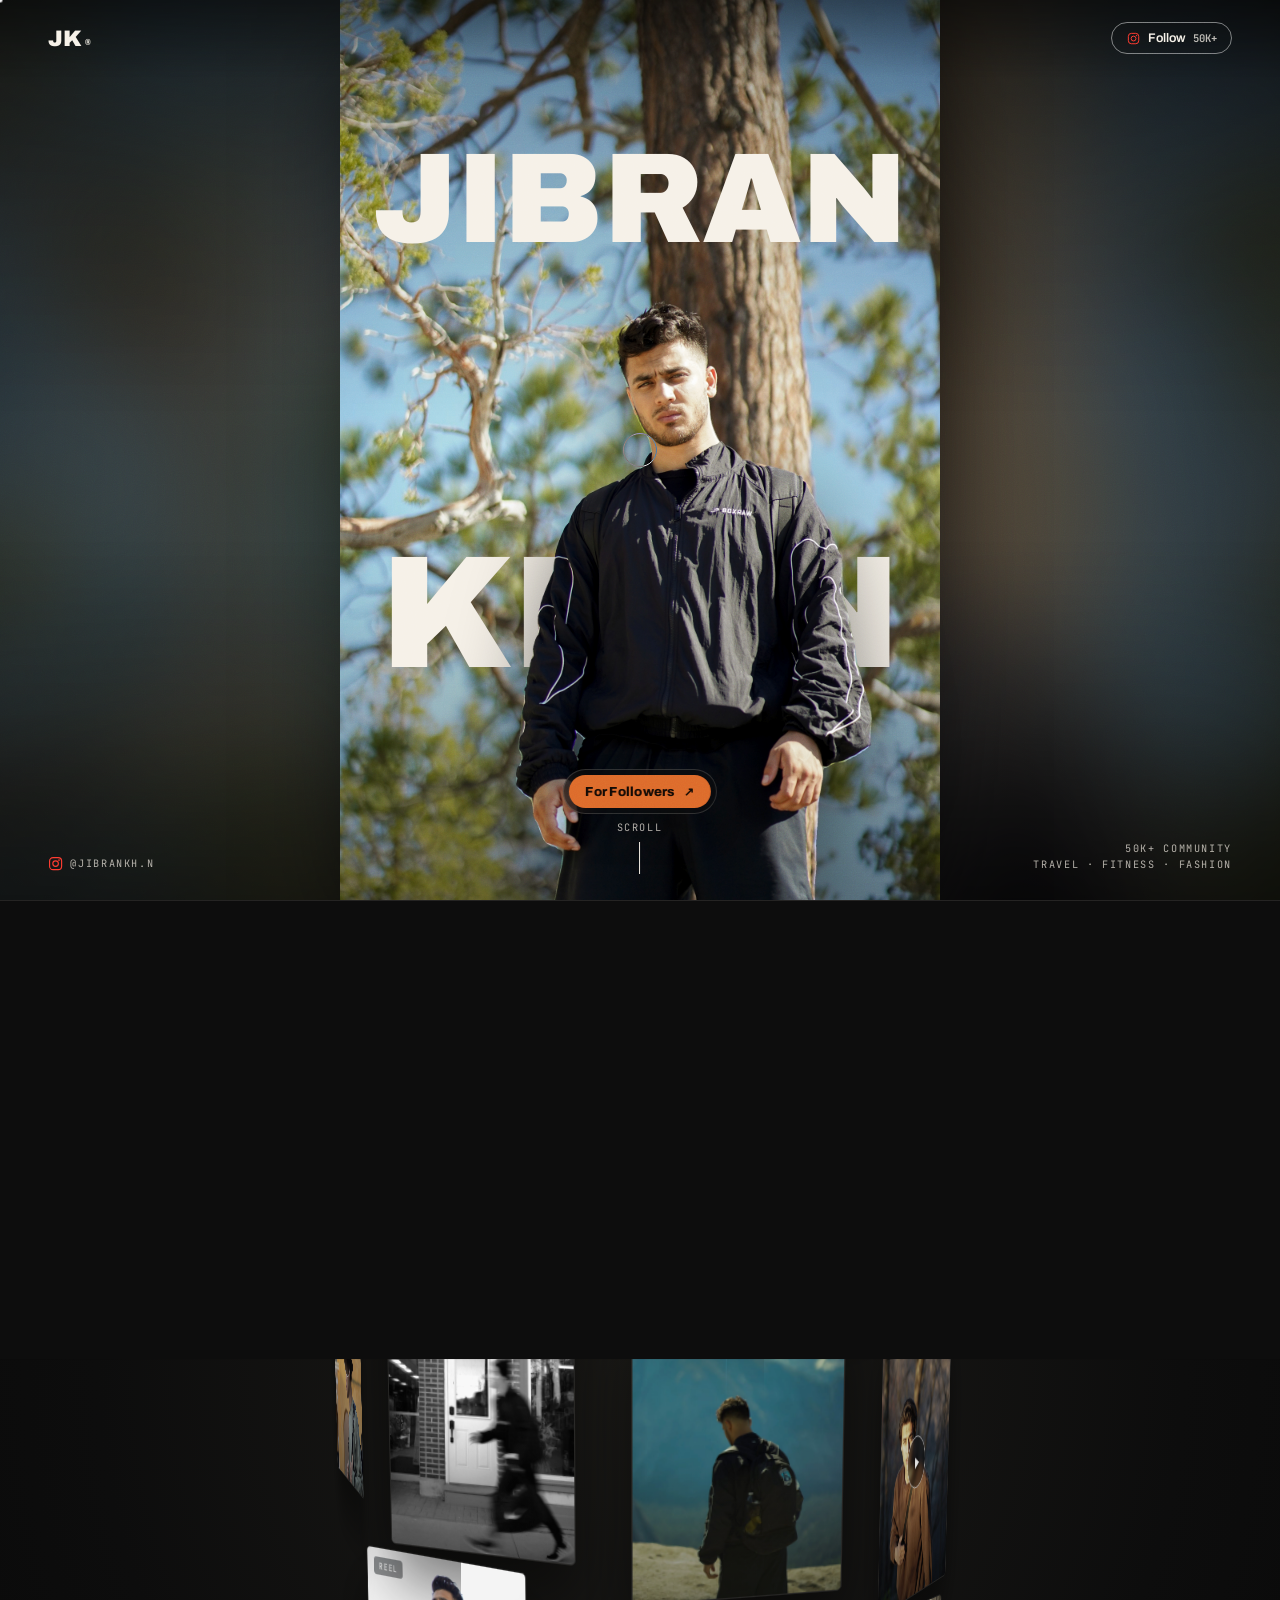
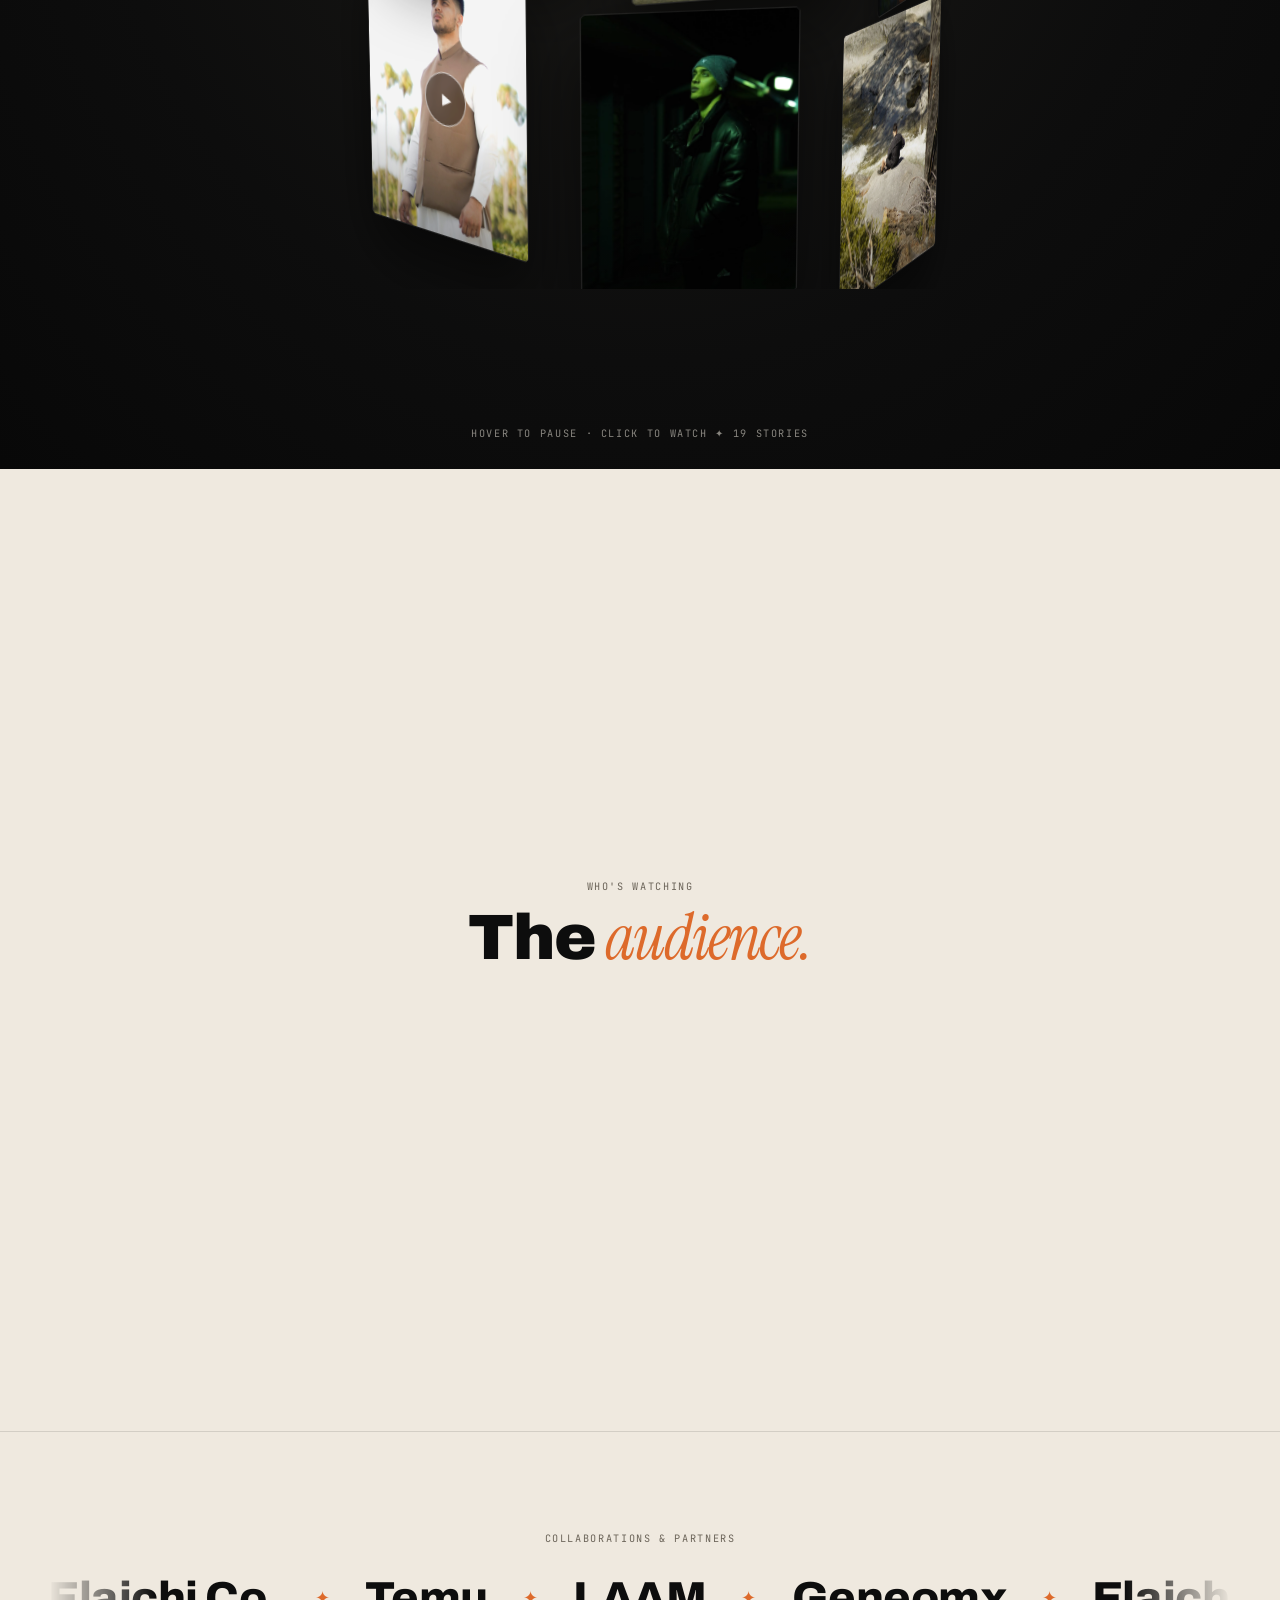
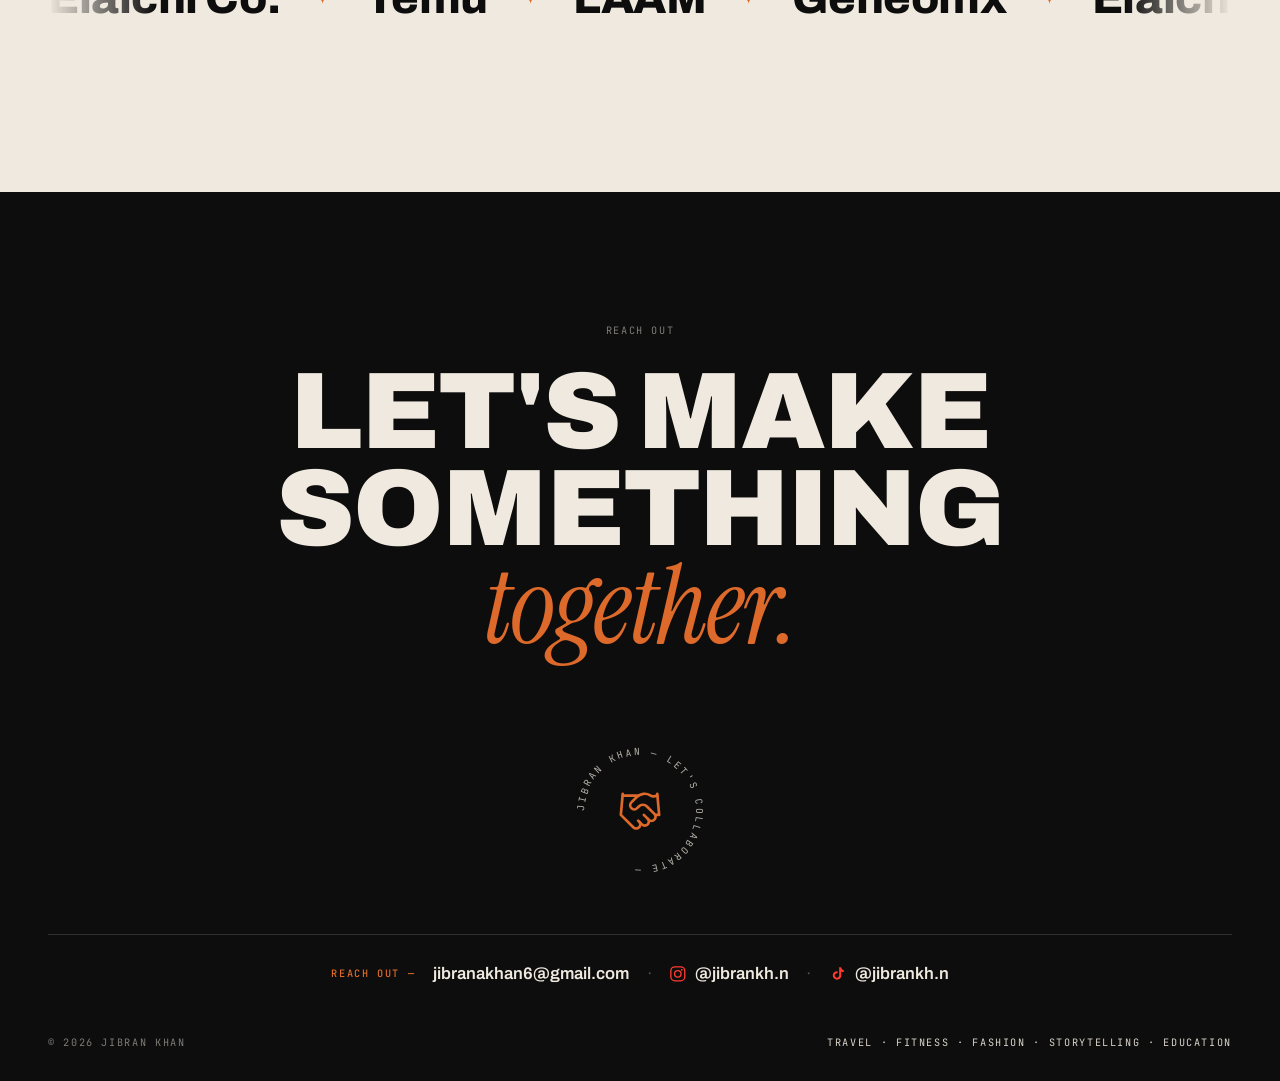
==== commit 03e50ff4: "Add TikTok links to hub and index footer" ====
--- a/index.html
+++ b/index.html
@@ -32,6 +32,7 @@
       <circle cx="12" cy="12" r="4.4" fill="none" stroke="currentColor" stroke-width="1.8"/>
       <circle cx="17.4" cy="6.6" r="1.3" fill="currentColor"/>
     </symbol>
+    <symbol id="tt" viewBox="0 0 24 24"><path d="M16.5 3c.26 2.02 1.63 3.66 3.7 3.98v2.55c-1.2.12-2.36-.19-3.42-.83v5.6c0 3.13-2.55 5.7-5.7 5.7S5.1 17.43 5.1 14.3s2.55-5.7 5.7-5.7c.3 0 .6.02.88.07v2.72c-.28-.1-.57-.15-.88-.15-1.66 0-3.02 1.36-3.02 3.03s1.36 3.02 3.02 3.02 3.05-1.32 3.05-2.98V3h2.65z" fill="currentColor"/></symbol>
   </svg>
 
   <!-- Minimal top bar -->
@@ -238,6 +239,10 @@
       <a href="https://www.instagram.com/jibrankh.n" target="_blank" rel="noopener" class="foot__ig magnetic" data-cursor="hover">
         <svg class="ig-icon"><use href="#ig"/></svg><span>@jibrankh.n</span>
       </a>
+      <span class="foot__sep" aria-hidden="true">·</span>
+      <a href="https://www.tiktok.com/@jibrankh.n" target="_blank" rel="noopener" class="foot__ig magnetic" data-cursor="hover">
+        <svg class="ig-icon"><use href="#tt"/></svg><span>@jibrankh.n</span>
+      </a>
     </div>
     <div class="foot__base">
       <span class="mono">© 2026 JIBRAN KHAN</span>
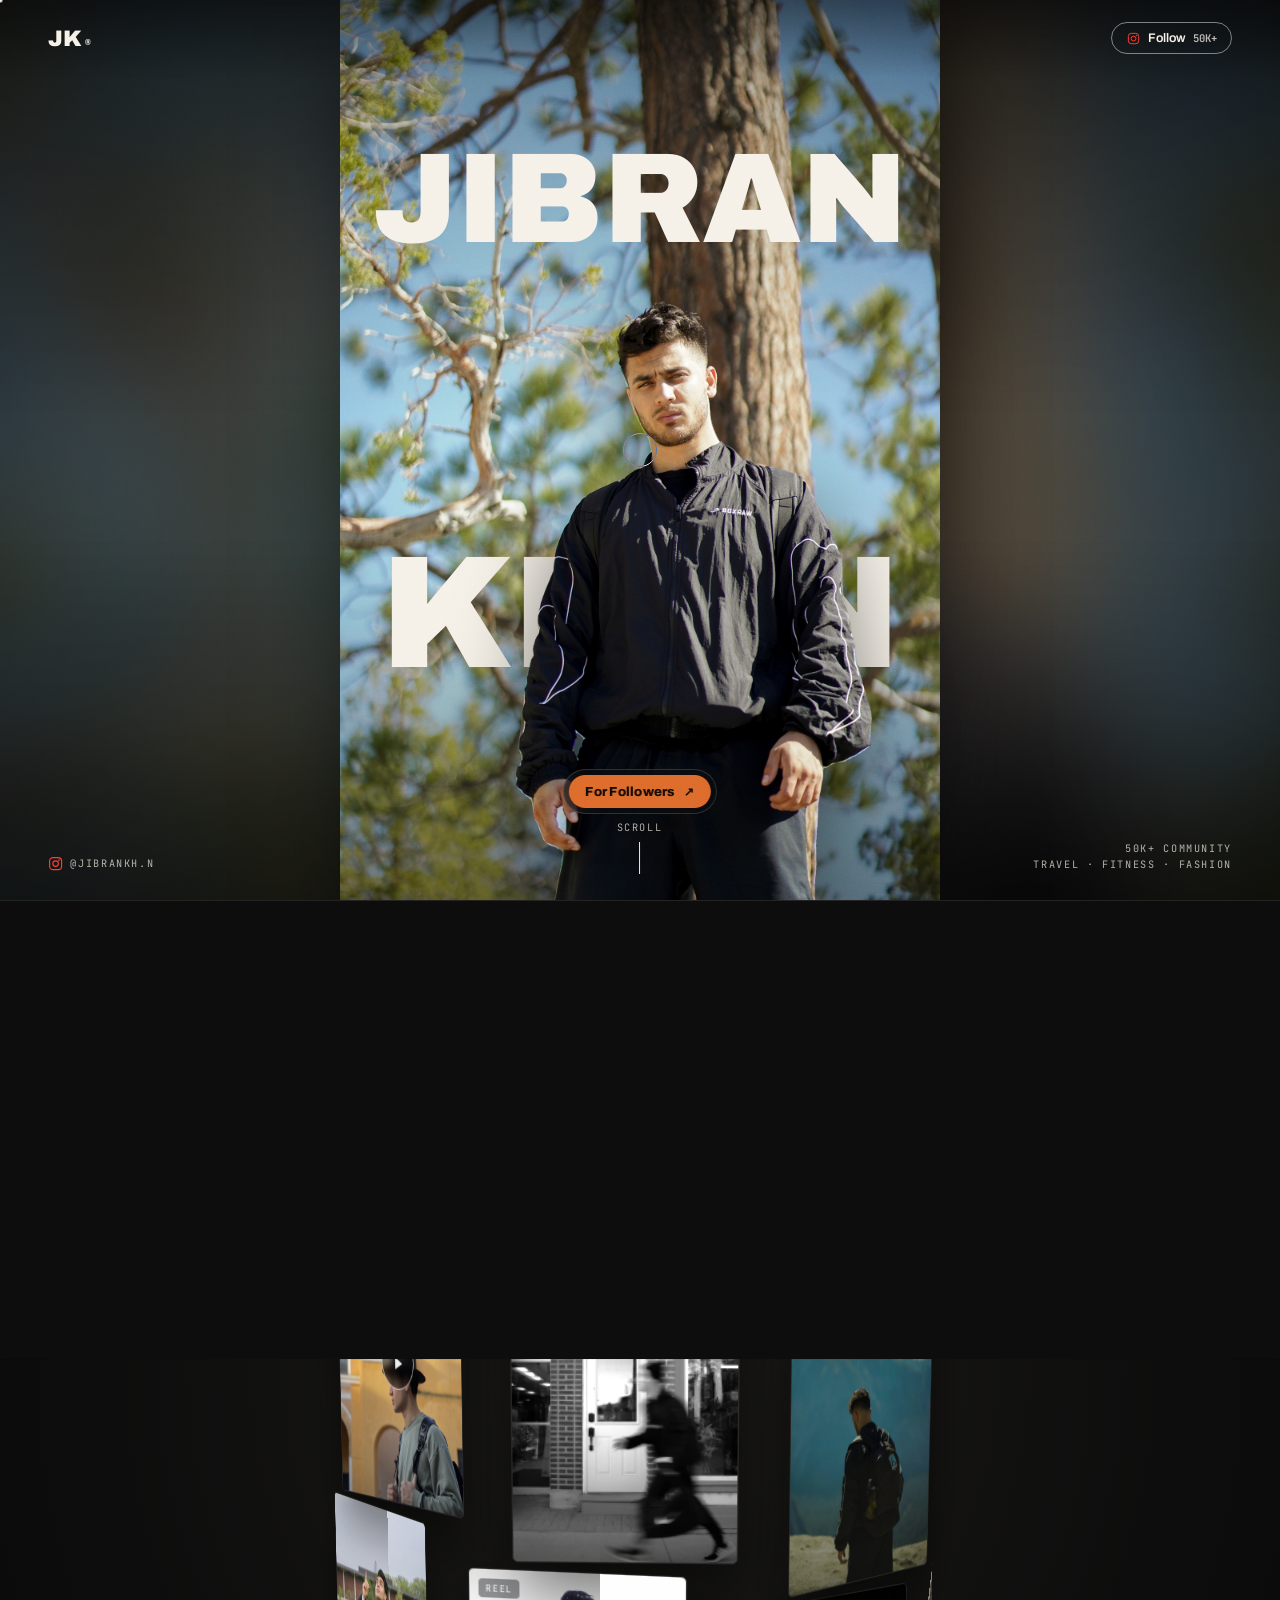
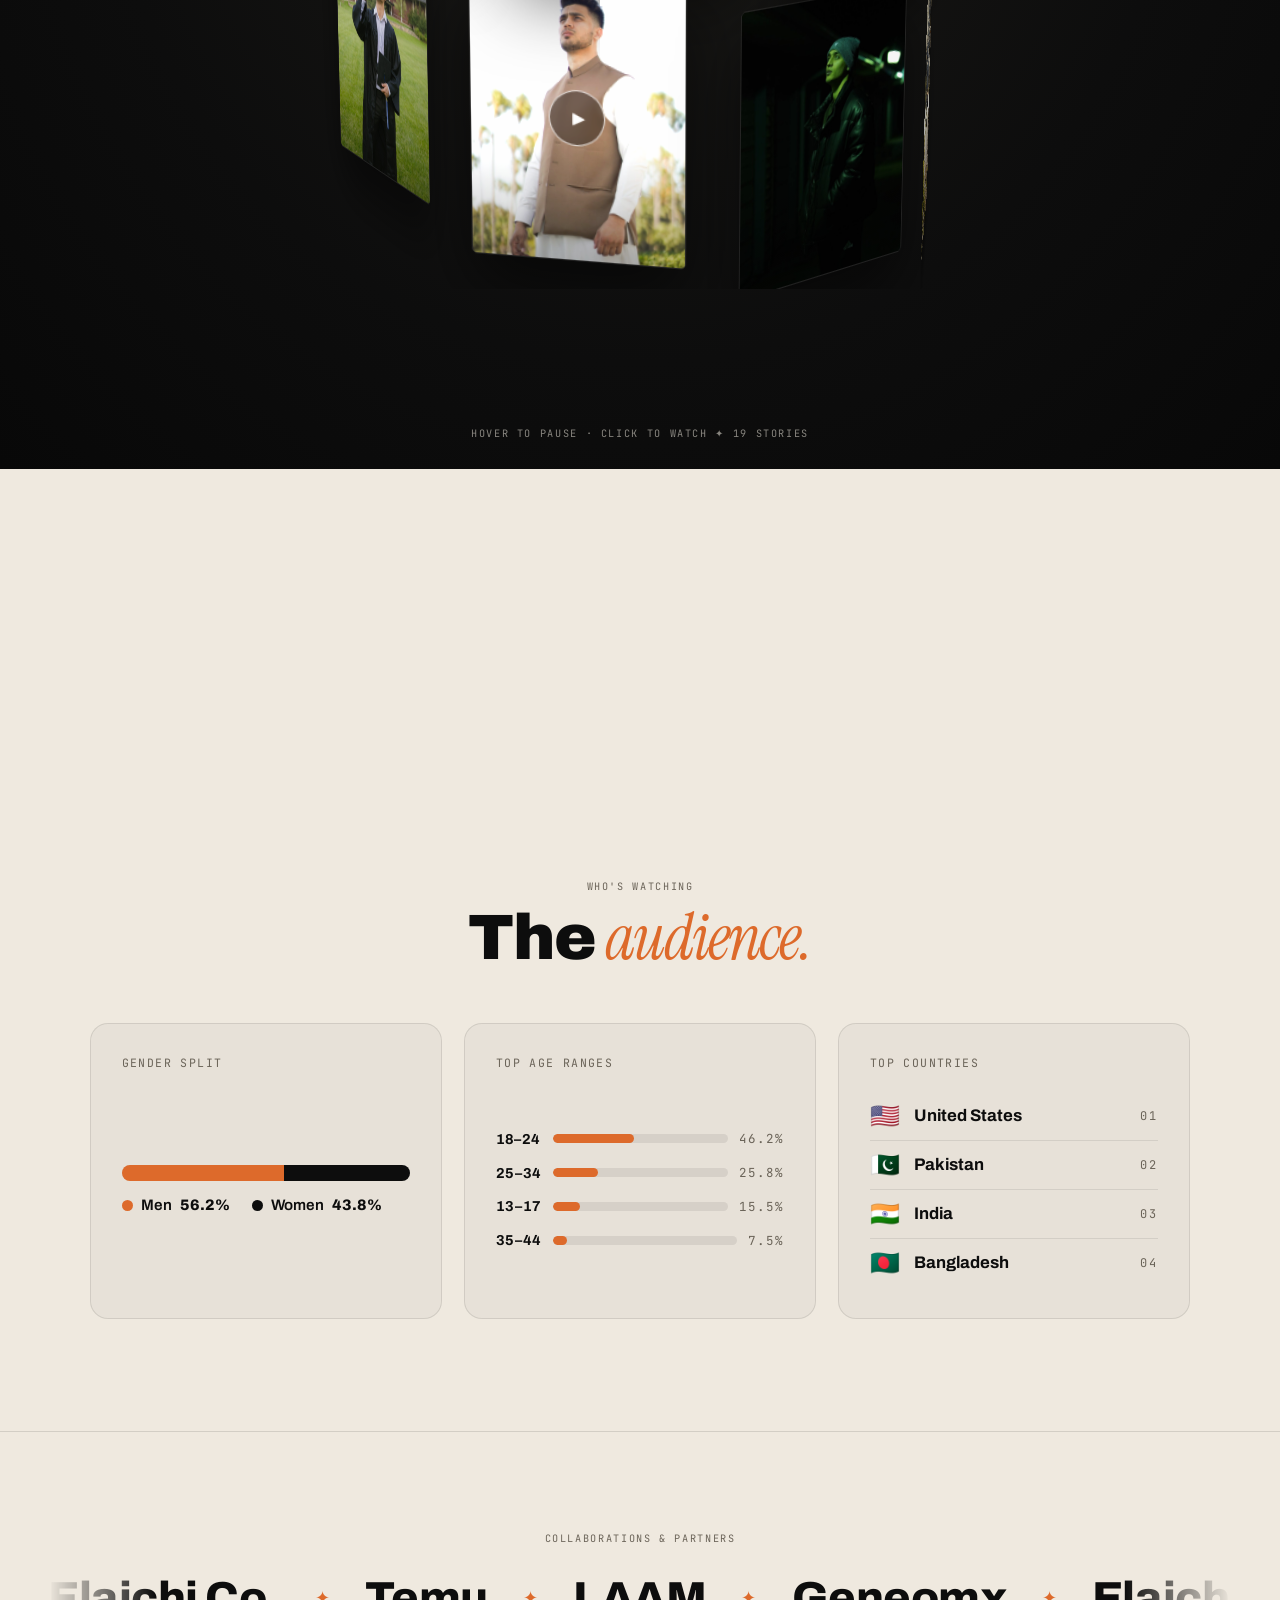
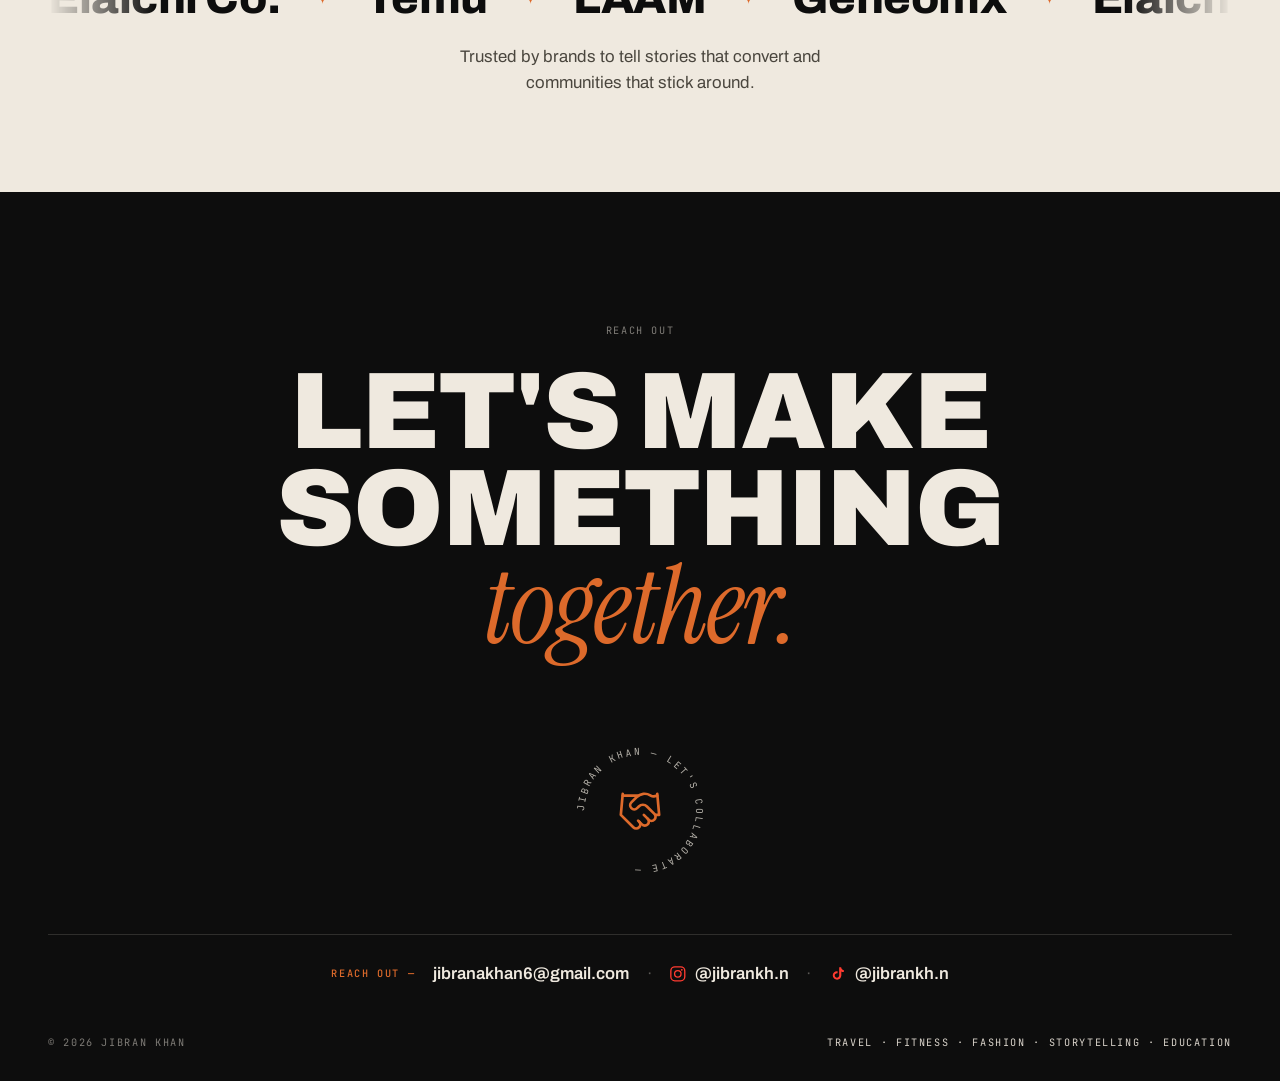
==== commit 71e5a780: "Add JK favicon (browser tab + phone home-screen icons)" ====
--- a/index.html
+++ b/index.html
@@ -9,6 +9,10 @@
   <meta property="og:description" content="Content creator. 50K+ community. Travel, fitness, fashion, storytelling & education." />
   <meta property="og:image" content="images/landing-jk.JPG" />
   <meta property="og:type" content="website" />
+
+  <link rel="icon" href="favicon.svg" type="image/svg+xml" />
+  <link rel="icon" href="favicon.ico" sizes="any" />
+  <link rel="apple-touch-icon" href="apple-touch-icon.png" />
 
   <link rel="preconnect" href="https://fonts.googleapis.com" />
   <link rel="preconnect" href="https://fonts.gstatic.com" crossorigin />
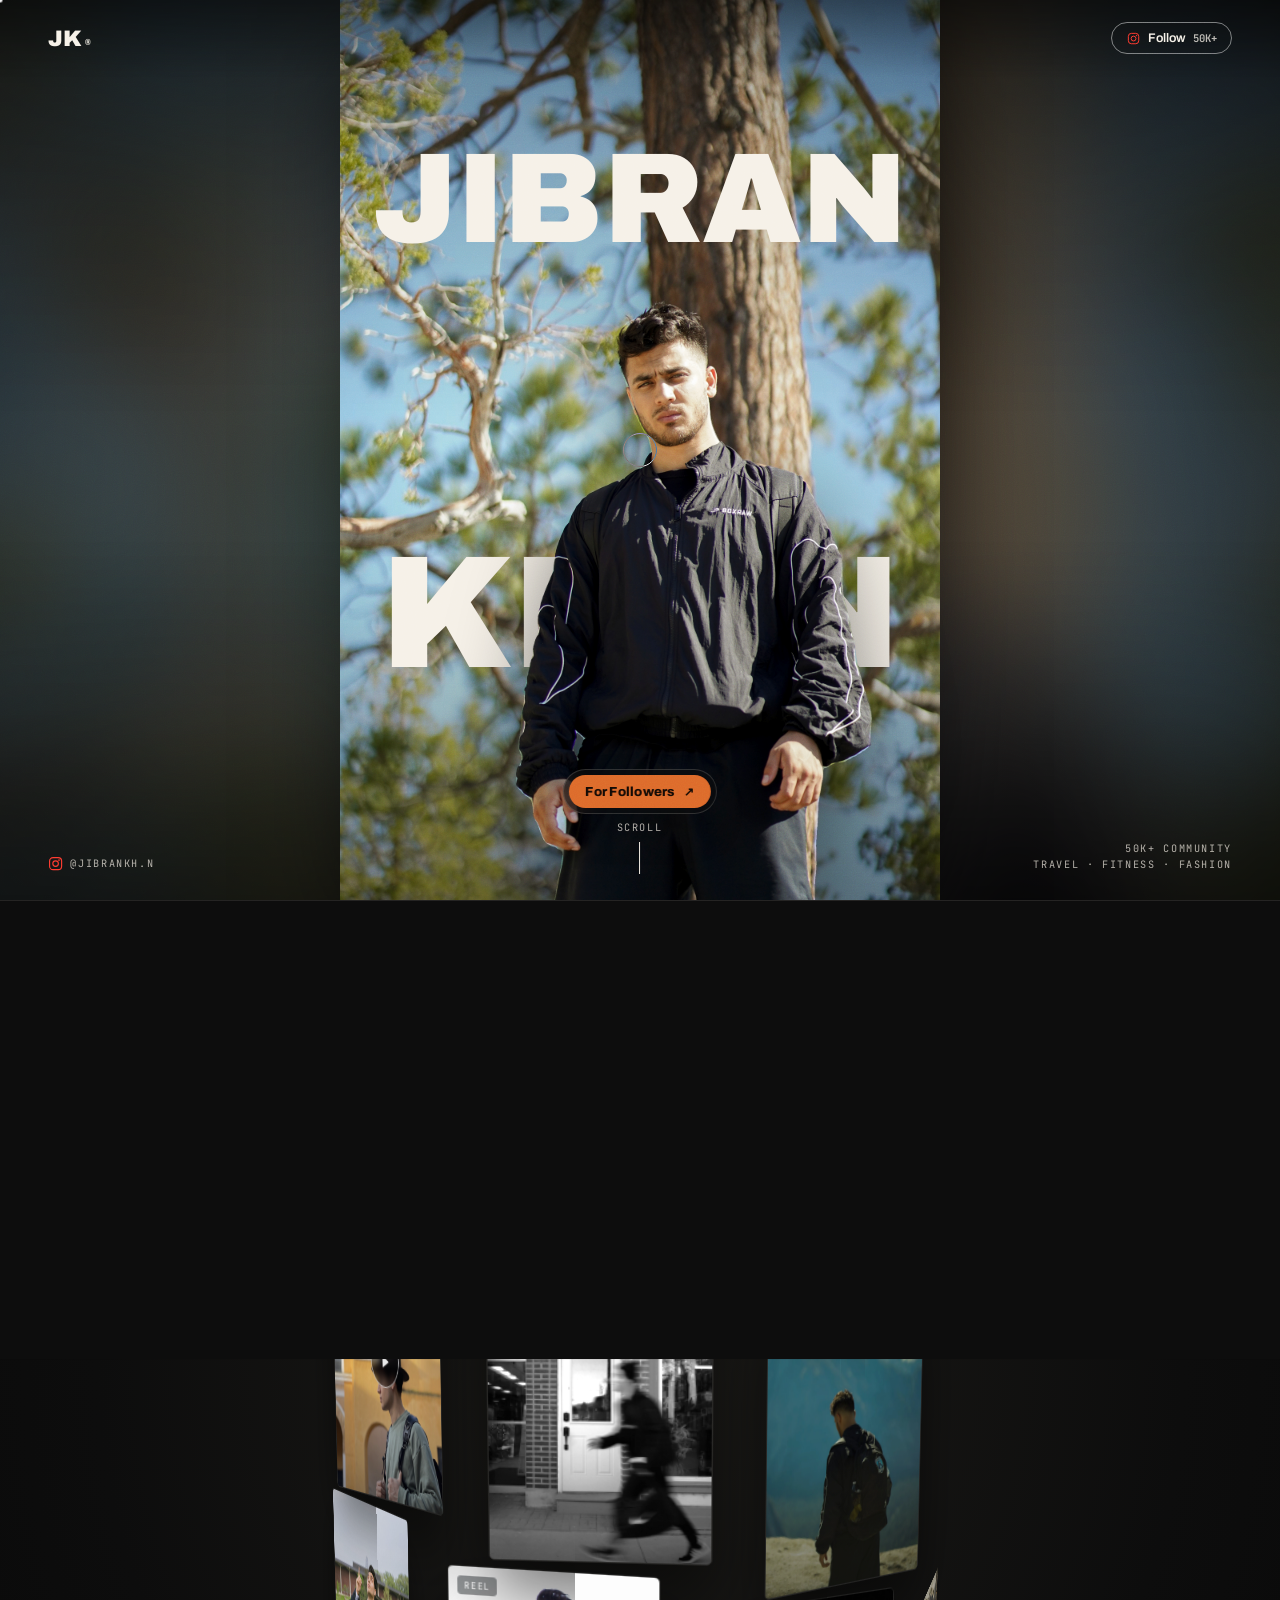
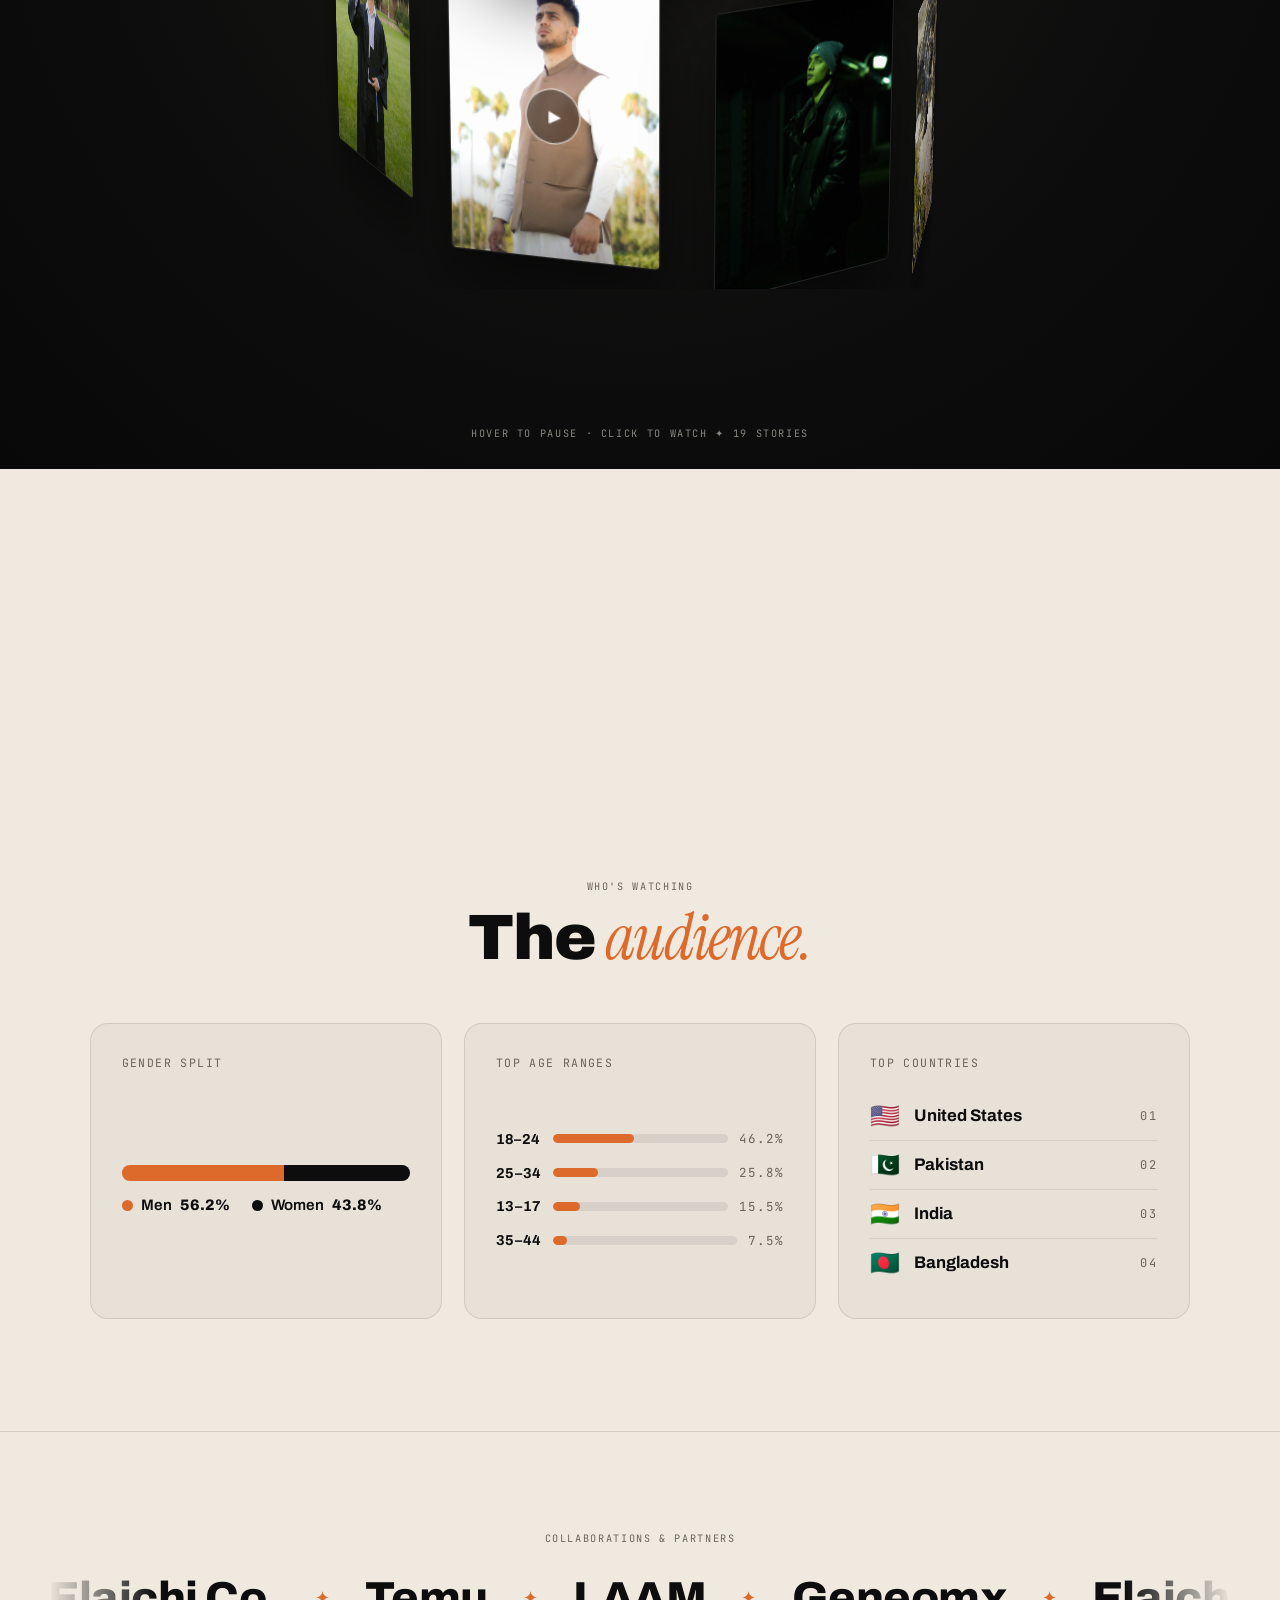
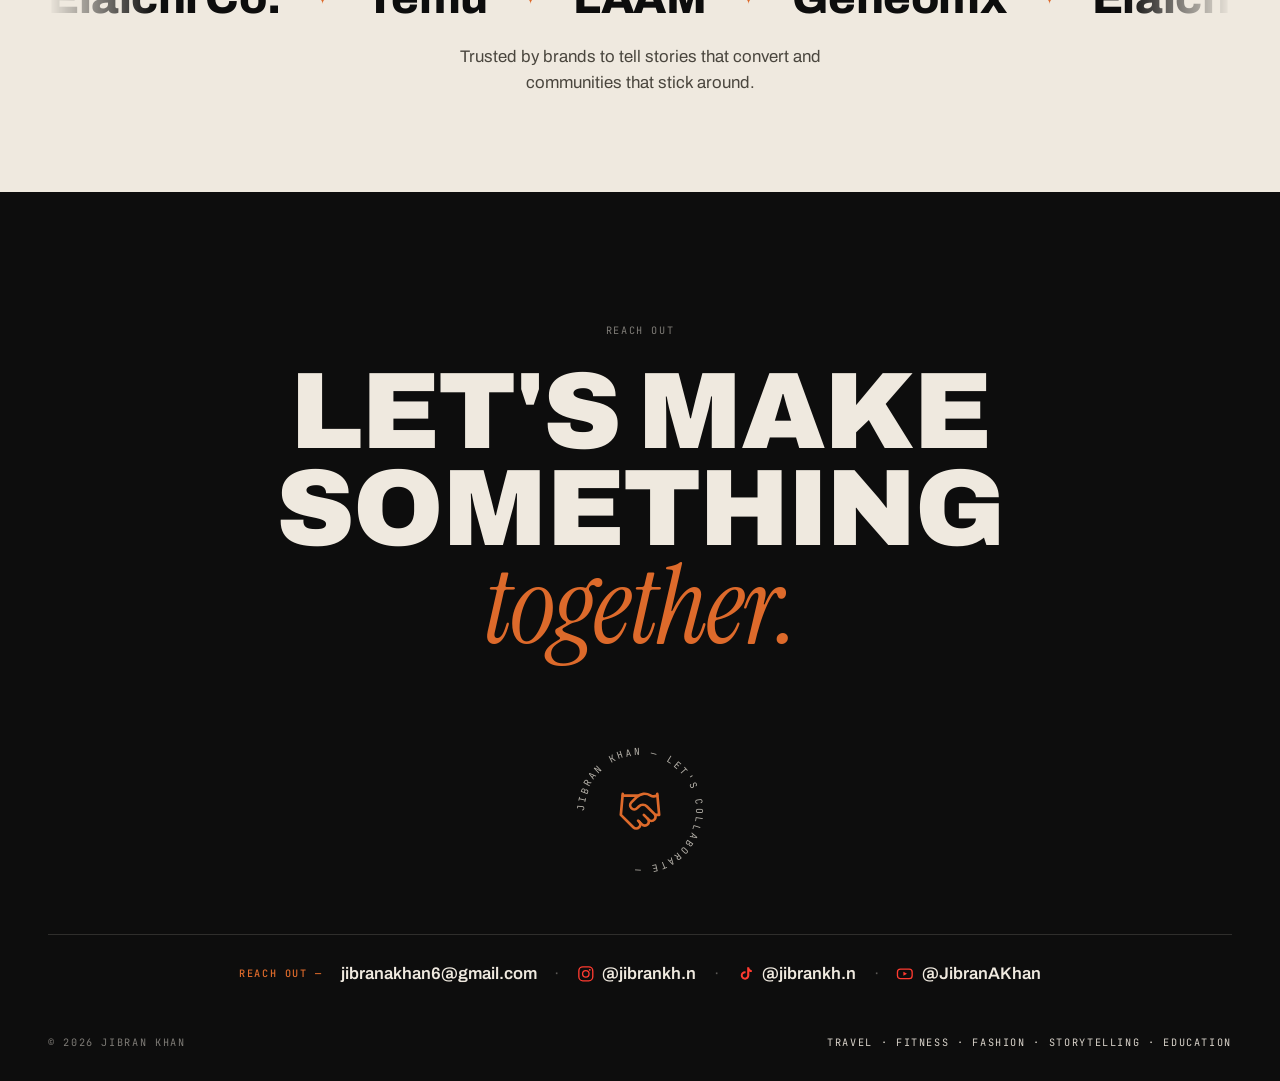
==== commit 692e8877: "Add YouTube links to hub and index footer" ====
--- a/index.html
+++ b/index.html
@@ -37,6 +37,7 @@
       <circle cx="17.4" cy="6.6" r="1.3" fill="currentColor"/>
     </symbol>
     <symbol id="tt" viewBox="0 0 24 24"><path d="M16.5 3c.26 2.02 1.63 3.66 3.7 3.98v2.55c-1.2.12-2.36-.19-3.42-.83v5.6c0 3.13-2.55 5.7-5.7 5.7S5.1 17.43 5.1 14.3s2.55-5.7 5.7-5.7c.3 0 .6.02.88.07v2.72c-.28-.1-.57-.15-.88-.15-1.66 0-3.02 1.36-3.02 3.03s1.36 3.02 3.02 3.02 3.05-1.32 3.05-2.98V3h2.65z" fill="currentColor"/></symbol>
+    <symbol id="yt" viewBox="0 0 24 24"><rect x="2" y="5.5" width="20" height="13" rx="4" fill="none" stroke="currentColor" stroke-width="1.8"/><path d="M10 9.2v5.6l5-2.8z" fill="currentColor"/></symbol>
   </svg>
 
   <!-- Minimal top bar -->
@@ -247,6 +248,10 @@
       <a href="https://www.tiktok.com/@jibrankh.n" target="_blank" rel="noopener" class="foot__ig magnetic" data-cursor="hover">
         <svg class="ig-icon"><use href="#tt"/></svg><span>@jibrankh.n</span>
       </a>
+      <span class="foot__sep" aria-hidden="true">·</span>
+      <a href="https://www.youtube.com/@JibranAKhan" target="_blank" rel="noopener" class="foot__ig magnetic" data-cursor="hover">
+        <svg class="ig-icon"><use href="#yt"/></svg><span>@JibranAKhan</span>
+      </a>
     </div>
     <div class="foot__base">
       <span class="mono">© 2026 JIBRAN KHAN</span>
